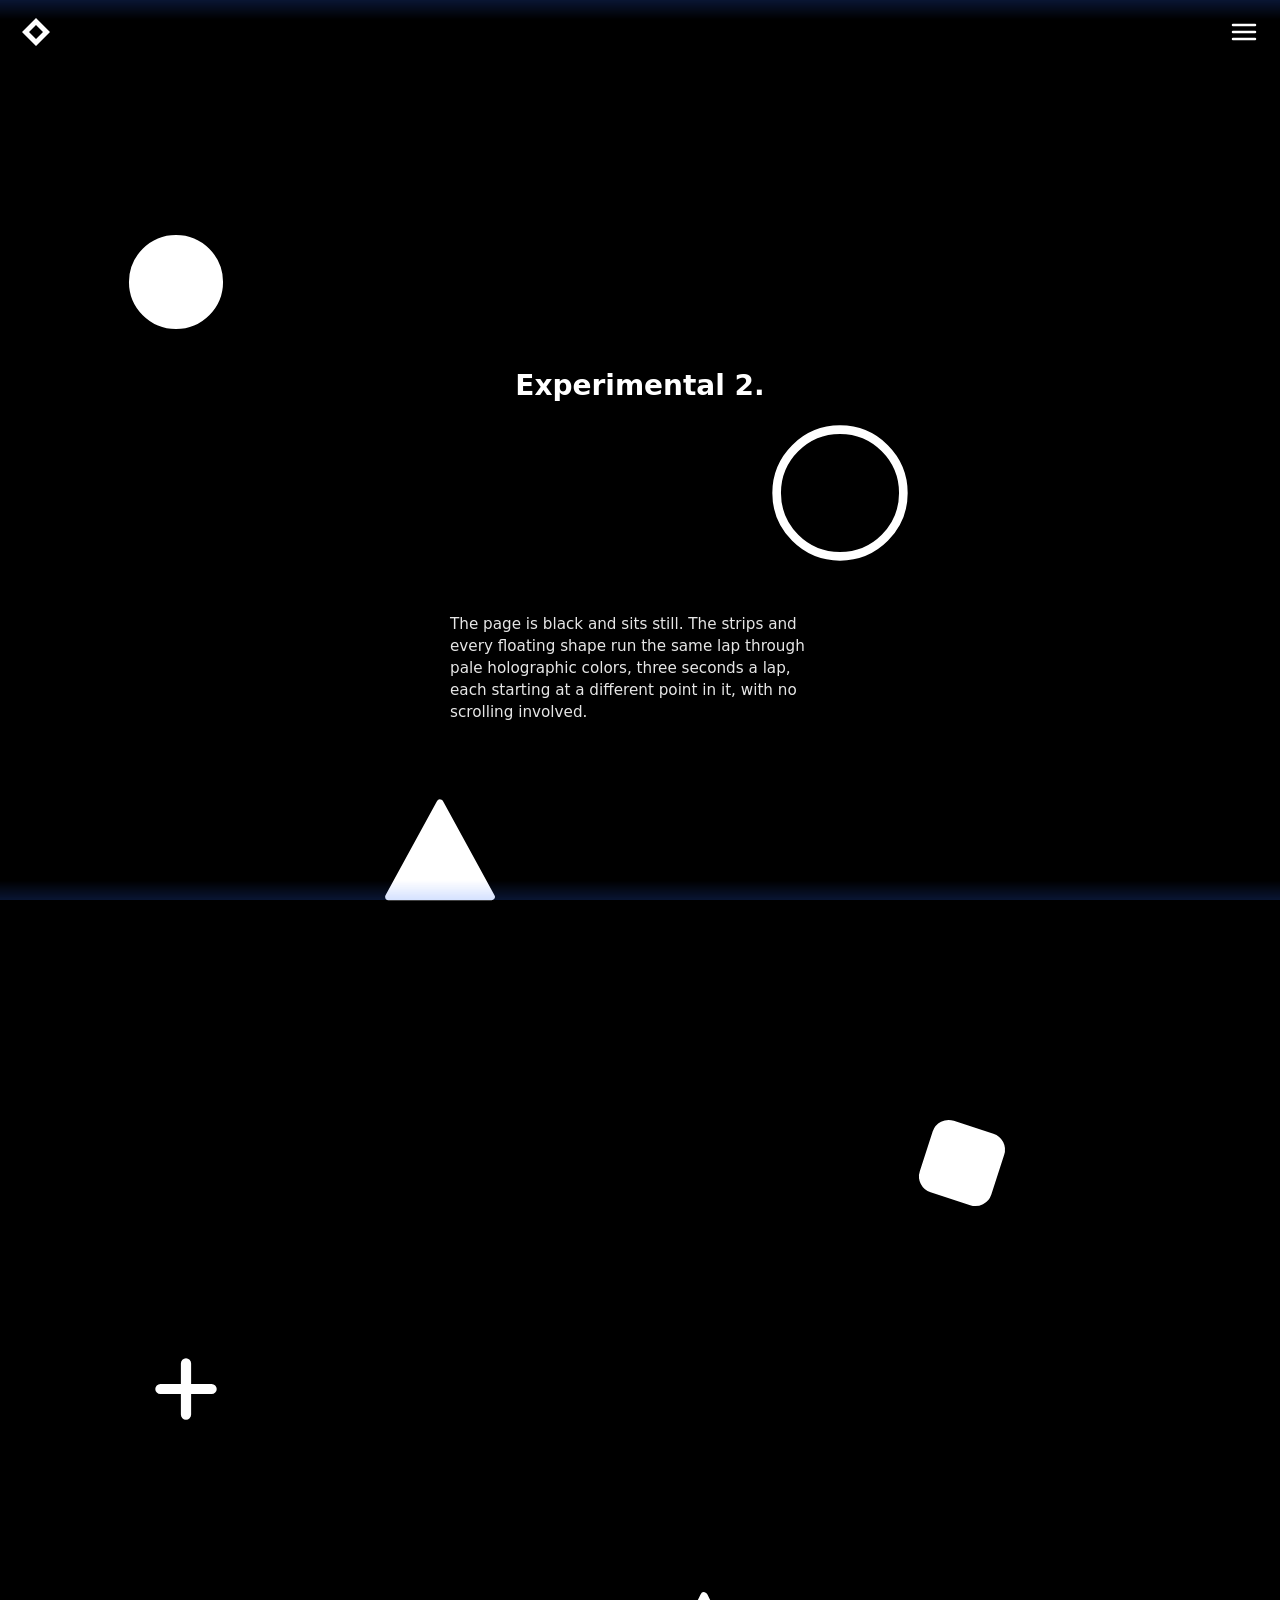
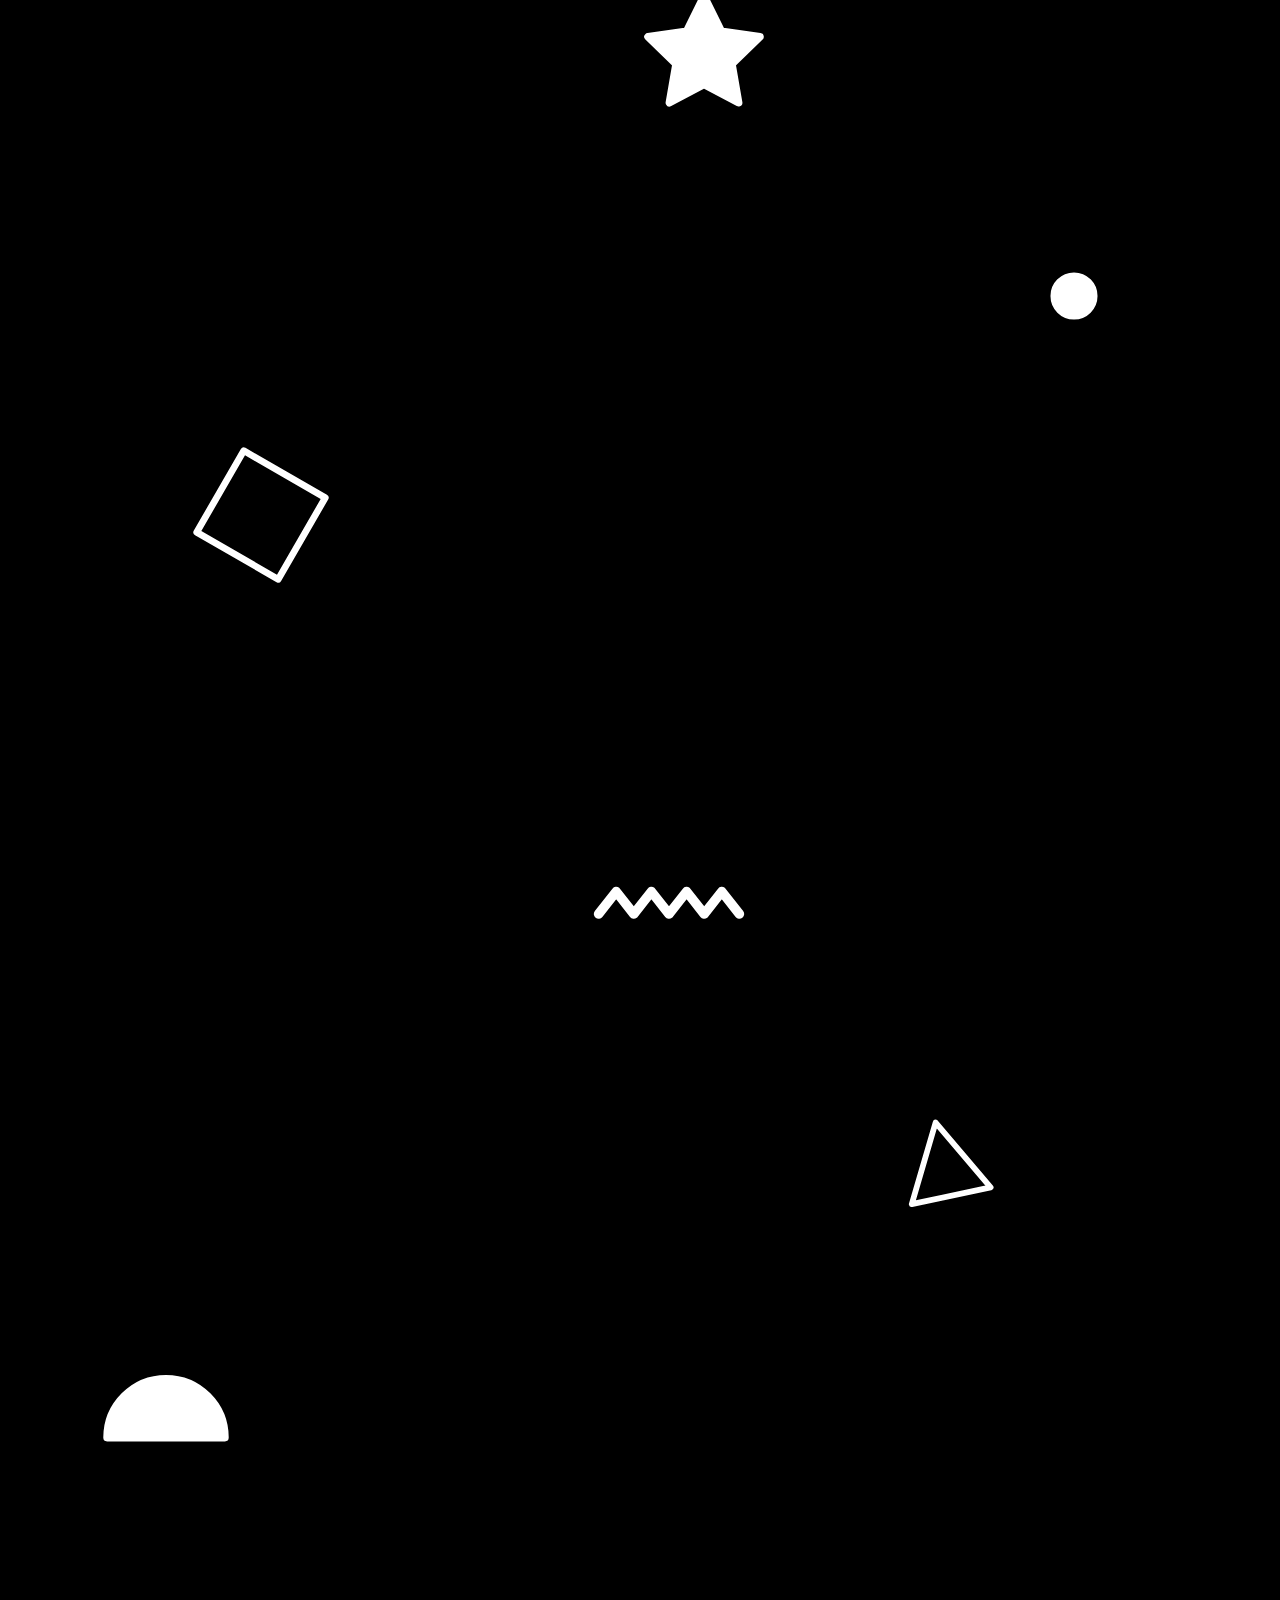
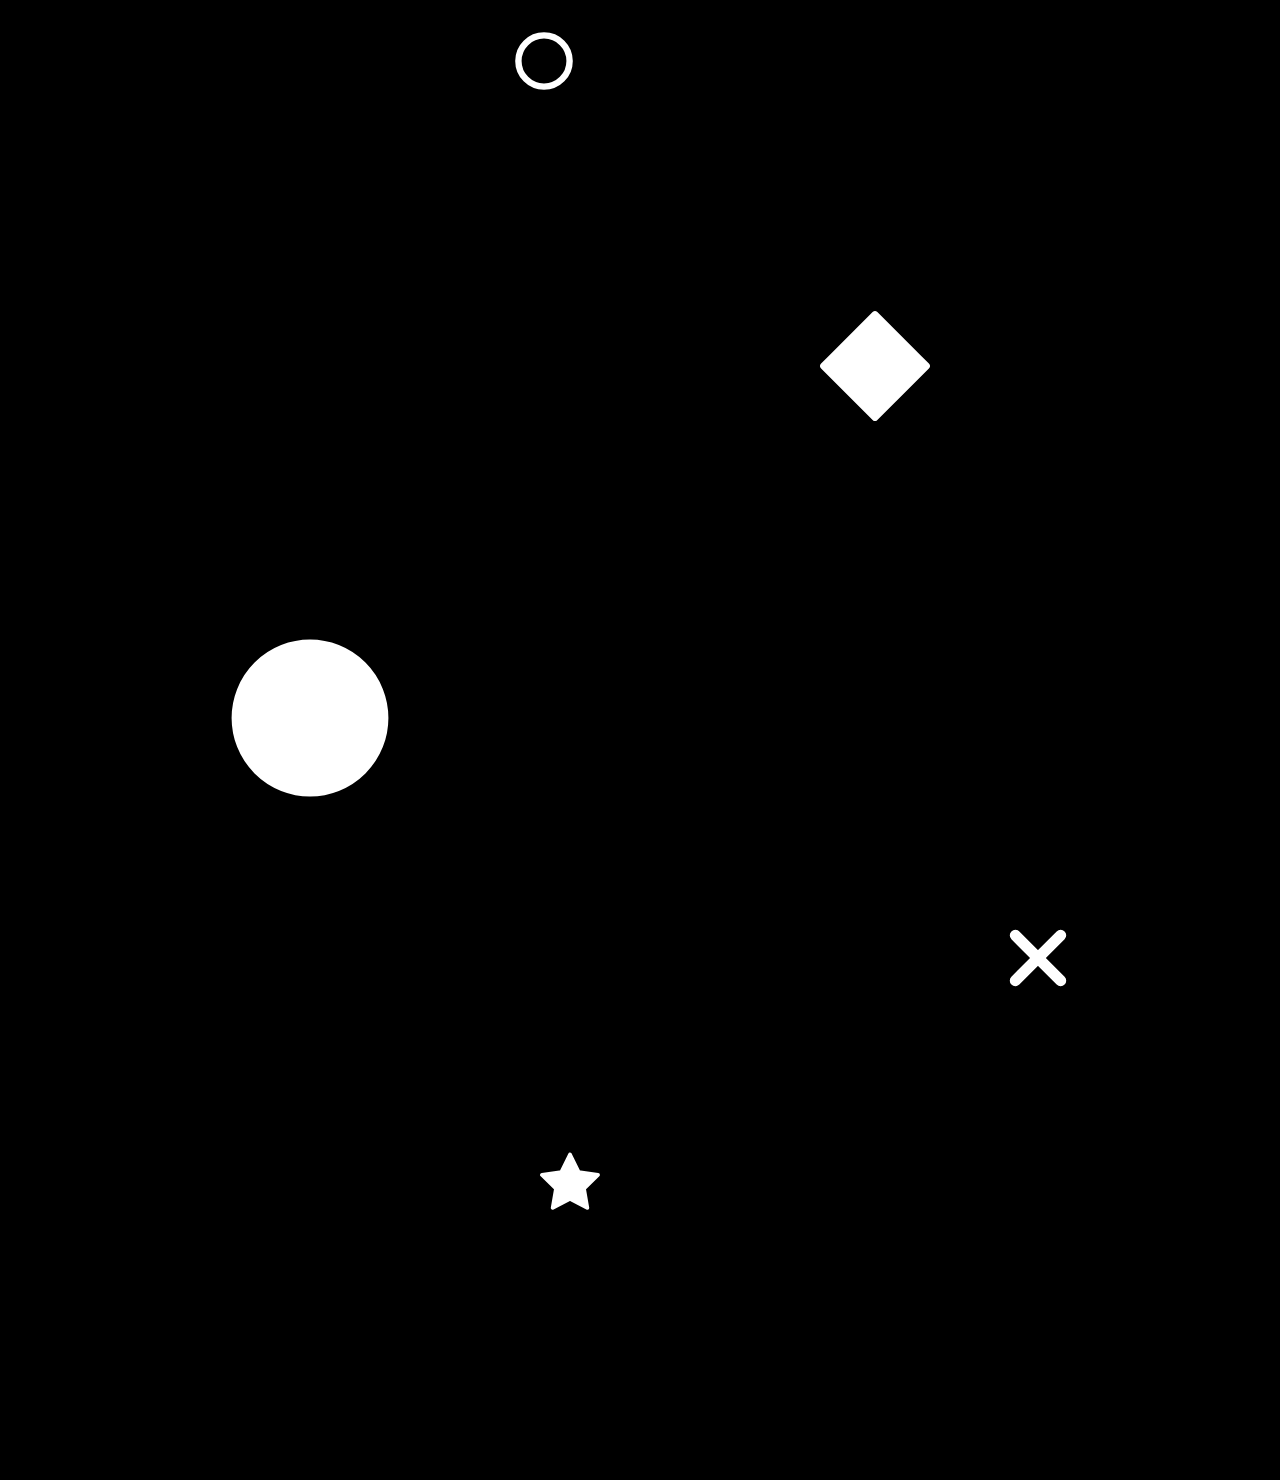
==== experimental-2.html @ 8fad7b36 "Experimental: taps land as fast as they come; Experimental 2: 20% strips off the phone touch-action:" ====
<!doctype html>
<html lang="en">
  <head>
    <meta charset="utf-8" />
    <!--
      A second experiment. The page is black and sits still. The strips and every floating shape run
      the same lap through pale holographic colors, each starting at a different point in it.
    -->
    <meta name="viewport" content="width=device-width, initial-scale=1" />
    <title>viewport-fit=cover demo: experimental 2</title>
    <link rel="stylesheet" href="styles.css?v=480f71e2" />
    <style>
      /* Black, and still: html's scroll-driven color is off. */
      html {
        background-color: #000;
        animation: none;
      }

      /*
       * One lap through pale holographic colors, pink, peach, lemon, mint, sky, lavender and round
       * again, 3 seconds a lap, on every device. The strips run it above the header, the bottom strip
       * half a lap behind the top, and every floating shape runs it on its fill and stroke, each shape
       * started at a different point in the lap by a negative delay. All of these colors are too light
       * for white text, so on desktop the strips take a darker version of the lap, below.
       */
      .edge {
        display: block;
        z-index: 2;
        animation: holo 3s linear infinite;
        animation-timeline: auto;
      }

      .edge-bottom {
        animation-delay: -1.5s;
      }

      .shape {
        animation: holo-shape 3s linear infinite;
      }

      .shape:nth-of-type(1) {
        animation-delay: -0s;
      }

      .shape:nth-of-type(2) {
        animation-delay: -0.1875s;
      }

      .shape:nth-of-type(3) {
        animation-delay: -0.375s;
      }

      .shape:nth-of-type(4) {
        animation-delay: -0.5625s;
      }

      .shape:nth-of-type(5) {
        animation-delay: -0.75s;
      }

      .shape:nth-of-type(6) {
        animation-delay: -0.9375s;
      }

      .shape:nth-of-type(7) {
        animation-delay: -1.125s;
      }

      .shape:nth-of-type(8) {
        animation-delay: -1.312s;
      }

      .shape:nth-of-type(9) {
        animation-delay: -1.5s;
      }

      .shape:nth-of-type(10) {
        animation-delay: -1.688s;
      }

      .shape:nth-of-type(11) {
        animation-delay: -1.875s;
      }

      .shape:nth-of-type(12) {
        animation-delay: -2.062s;
      }

      .shape:nth-of-type(13) {
        animation-delay: -2.25s;
      }

      .shape:nth-of-type(14) {
        animation-delay: -2.438s;
      }

      .shape:nth-of-type(15) {
        animation-delay: -2.625s;
      }

      .shape:nth-of-type(16) {
        animation-delay: -2.812s;
      }

      @keyframes holo {
        0.000% {
          background-color: #ffb3d9;
        }
        16.667% {
          background-color: #ffcdb3;
        }
        33.333% {
          background-color: #fff0b3;
        }
        50.000% {
          background-color: #c9ffd6;
        }
        66.667% {
          background-color: #b3e8ff;
        }
        83.333% {
          background-color: #d1b3ff;
        }
        100% {
          background-color: #ffb3d9;
        }
      }

      /*
       * Desktop only: the strips run a dark, saturated version of the same lap, each hue at the
       * greatest lightness that keeps white text at 4.5:1 or better, so the Mac's bar keeps its light
       * text for as long as it follows the strips. The shapes keep the pale colors.
       */
      @media (hover: hover) and (pointer: fine) {
        .edge {
          animation-name: holo-dark;
        }
      }

      /*
       * On the Mac and the iPad the bar is glass over the page, not a painted fill, so what shows is the
       * strip as painted: 10% of a color over black is black. Everything that is not a phone gets the
       * strips at 20% to test that.
       */
      @media not ((hover: none) and (max-width: 500px)), not ((hover: none) and (max-height: 500px)) {
        .edge {
          opacity: 0.2;
        }
      }

      @keyframes holo-dark {
        0.000% {
          background-color: #c31069;
        }
        16.667% {
          background-color: #a9470e;
        }
        33.333% {
          background-color: #736509;
        }
        50.000% {
          background-color: #09752d;
        }
        66.667% {
          background-color: #0d6b9b;
        }
        83.333% {
          background-color: #8031ee;
        }
        100% {
          background-color: #c31069;
        }
      }

      @keyframes holo-shape {
        0.000% {
          fill: #ffb3d9;
          stroke: #ffb3d9;
        }
        16.667% {
          fill: #ffcdb3;
          stroke: #ffcdb3;
        }
        33.333% {
          fill: #fff0b3;
          stroke: #fff0b3;
        }
        50.000% {
          fill: #c9ffd6;
          stroke: #c9ffd6;
        }
        66.667% {
          fill: #b3e8ff;
          stroke: #b3e8ff;
        }
        83.333% {
          fill: #d1b3ff;
          stroke: #d1b3ff;
        }
        100% {
          fill: #ffb3d9;
          stroke: #ffb3d9;
        }
      }
    </style>
  </head>
  <body>
    <div class="edge edge-top" aria-hidden="true"></div>
    <div class="edge edge-bottom" aria-hidden="true"></div>

    <header class="bar">
      <svg viewBox="0 0 32 32" role="img" aria-label="Demo">
        <path fill="#fff" d="M16 2 30 16 16 30 2 16Z M16 9 9 16l7 7 7-7Z" fill-rule="evenodd" />
      </svg>
      <button type="button" class="menu" aria-label="Menu" popovertarget="credits">
        <svg viewBox="0 0 32 32" aria-hidden="true">
          <path d="M5 9h22M5 16h22M5 23h22" stroke="#fff" stroke-width="2.5" stroke-linecap="round" />
        </svg>
      </button>
    </header>

    <div class="credits" id="credits" popover>
      <nav class="pages" aria-label="Demo pages">
        <a href="./">Viewport Cover</a>
        <a href="viewport-auto.html">Color Strip Hack</a>
        <a href="gradient.html">Variable Strips</a>
        <a href="experimental.html">Experimental</a>
        <a href="experimental-2.html" aria-current="page">Experimental 2</a>
      </nav>
      <p class="byline">Demo by <a href="https://mrtipton.com">mrtipton.com</a></p>
    </div>

    <div class="anchor">
      <div class="hex">
        <svg viewBox="0 0 100 100" aria-hidden="true">
          <path d="M50 3 90.7 26.5v47L50 97 9.3 73.5v-47Z" />
        </svg>
        <h1>Experimental 2.</h1>
      </div>
      <p>
        The page is black and sits still. The strips and every floating shape run the same lap through
        pale holographic colors, three seconds a lap, each starting at a different point in it, with no
        scrolling involved.
      </p>
    </div>

    <main class="field">
      <svg class="shape" style="--x: 10%; --y: 5%; --s: 6rem" viewBox="0 0 100 100" aria-hidden="true">
        <circle cx="50" cy="50" r="46" />
      </svg>
      <svg class="shape" style="--x: 60%; --y: 9%; --s: 9rem" viewBox="0 0 100 100" aria-hidden="true">
        <circle class="line" cx="50" cy="50" r="44" />
      </svg>
      <svg class="shape" style="--x: 30%; --y: 17%; --s: 7rem" viewBox="0 0 100 100" aria-hidden="true">
        <path d="M50 6 96 90H4Z" />
      </svg>
      <svg class="shape" style="--x: 72%; --y: 24%; --s: 5rem; --r: 18deg" viewBox="0 0 100 100" aria-hidden="true">
        <rect x="6" y="6" width="88" height="88" rx="18" />
      </svg>
      <svg class="shape" style="--x: 12%; --y: 29%; --s: 4rem" viewBox="0 0 100 100" aria-hidden="true">
        <path class="line" d="M50 10v80M10 50h80" stroke-width="16" />
      </svg>
      <svg class="shape" style="--x: 50%; --y: 34%; --s: 8rem" viewBox="0 0 100 100" aria-hidden="true">
        <path d="M50 4l13.5 27.4 30.2 4.4-21.9 21.3 5.2 30.1L50 73 23 87.2l5.2-30.1L6.3 35.8l30.2-4.4Z" />
      </svg>
      <svg class="shape" style="--x: 82%; --y: 40%; --s: 3rem" viewBox="0 0 100 100" aria-hidden="true">
        <circle cx="50" cy="50" r="46" />
      </svg>
      <svg class="shape" style="--x: 16%; --y: 44%; --s: 7rem; --r: 30deg" viewBox="0 0 100 100" aria-hidden="true">
        <rect class="line" x="8" y="8" width="84" height="84" />
      </svg>
      <svg class="shape" style="--x: 46%; --y: 52%; --s: 10rem" viewBox="0 0 100 100" aria-hidden="true">
        <path class="line" d="M6 50l11-14 11 14 11-14 11 14 11-14 11 14 11-14 11 14" />
      </svg>
      <svg class="shape" style="--x: 70%; --y: 58%; --s: 6rem; --r: -12deg" viewBox="0 0 100 100" aria-hidden="true">
        <path class="line" d="M50 8 92 86H8Z" />
      </svg>
      <svg class="shape" style="--x: 8%; --y: 63%; --s: 8rem" viewBox="0 0 100 100" aria-hidden="true">
        <path d="M4 70a46 46 0 0 1 92 0Z" />
      </svg>
      <svg class="shape" style="--x: 40%; --y: 69%; --s: 4rem" viewBox="0 0 100 100" aria-hidden="true">
        <circle class="line" cx="50" cy="50" r="40" stroke-width="10" />
      </svg>
      <svg class="shape" style="--x: 64%; --y: 75%; --s: 7rem" viewBox="0 0 100 100" aria-hidden="true">
        <path d="M50 4 96 50 50 96 4 50Z" />
      </svg>
      <svg class="shape" style="--x: 18%; --y: 82%; --s: 10rem" viewBox="0 0 100 100" aria-hidden="true">
        <circle cx="50" cy="50" r="46" />
      </svg>
      <svg class="shape" style="--x: 78%; --y: 88%; --s: 5rem; --r: 45deg" viewBox="0 0 100 100" aria-hidden="true">
        <path class="line" d="M50 10v80M10 50h80" stroke-width="14" />
      </svg>
      <svg class="shape" style="--x: 42%; --y: 93%; --s: 4rem" viewBox="0 0 100 100" aria-hidden="true">
        <path d="M50 4l13.5 27.4 30.2 4.4-21.9 21.3 5.2 30.1L50 73 23 87.2l5.2-30.1L6.3 35.8l30.2-4.4Z" />
      </svg>
    </main>

  </body>
</html>
---- styles.css ----
/* Shared by the pages of the demo. Each page sets its own background on html. */

:root {
  --day-top: #2f6bff;
  --day-bottom: #ff8ac2;
  --night-top: #120a2a;
  --night-bottom: #2b1550;
}

*,
*::before,
*::after {
  box-sizing: border-box;
}

/*
 * The solid color is what Safari shows where it needs one color: the strip behind the status
 * bar, and past either end of the page. One color can't match both ends, so it follows the
 * scroll from the sky's blue at the top to the night at the bottom. Where scroll timelines
 * aren't supported, it stays blue.
 */
@supports (animation-timeline: scroll()) {
  html {
    animation: page-color linear both;
    animation-timeline: scroll(root);
  }
}

@keyframes page-color {
  from {
    background-color: var(--day-top);
  }
  to {
    background-color: var(--night-bottom);
  }
}

/*
 * Two faint strips, one per screen edge, for the pages without viewport-fit=cover. Safari reads a
 * fixed element touching an edge for its bars, and reads it again whenever it repaints, so the
 * strips animate their background-color on the scroll: by default the page's own color, from the
 * shared keyframes; a page can declare keyframes of its own. Safari reads the color value, not the
 * pixels: opacity 0.1 is the floor, and a mask can fade the inner edge. Measured on an iPhone, in
 * Safari and in X's in-app browser: Safari reads a strip of 12px, X needs 20px, and X does not
 * read a box that starts past the screen's edge, which is why the soft edge is a mask and not a
 * blur.
 *
 * What Safari reads is whatever is topmost at the center of the edge. The header covers that point
 * at the top, and a header with no color makes Safari fall back to html's background color for the
 * top bar. On a solid page that is the strip's color anyway; on the gradient page it is not. So on
 * phones the strips sit above the header. On the Mac and the iPad there are no strips at all:
 * both read a fixed edge's color only until the first scroll or tap, then hold it, so a strip they
 * can see would lock the tab tint to the first color, while html's color they follow.
 */
.edge {
  display: none;
  position: fixed;
  left: 0;
  right: 0;
  pointer-events: none;
  background-color: var(--day-top);
  opacity: 0.1;
}

.edge-top {
  top: 0;
  height: 20px;
  mask-image: linear-gradient(to bottom, #000, transparent);
}

.edge-bottom {
  bottom: 0;
  height: 20px;
  mask-image: linear-gradient(to top, #000, transparent);
}

@supports (animation-timeline: scroll()) {
  .edge {
    animation: page-color linear both;
    animation-timeline: scroll(root);
  }
}

/*
 * The strips exist on phones only: touch, and a shorter side under 500px in either orientation.
 * The iPad is a touch device too, but WebKit files it with the Mac: both read a fixed edge once and
 * hold it, and the iPad also paints a fill behind its bar in that first color, so a strip they can
 * see only locks or tints the bar. Without strips they follow html's color.
 */
@media (hover: none) and (max-width: 500px), (hover: none) and (max-height: 500px) {
  .edge {
    display: block;
    z-index: 2;
  }
}

body {
  margin: 0;
  font-family: system-ui, -apple-system, sans-serif;
  color: #fff;
}

/* Pinned, and clear of the notch and the rounded corners: viewport-fit=cover makes these insets real. */
.bar {
  position: fixed;
  top: 0;
  left: 0;
  right: 0;
  z-index: 1;
  display: flex;
  align-items: center;
  justify-content: space-between;
  padding: max(1rem, env(safe-area-inset-top)) max(1.25rem, env(safe-area-inset-right)) 1rem
    max(1.25rem, env(safe-area-inset-left));
}

.bar svg {
  display: block;
  width: 2rem;
  height: 2rem;
}

.menu {
  padding: 0;
  border: 0;
  background: none;
  color: inherit;
  cursor: pointer;
}

/*
 * The credits panel: a popover the menu button opens and closes with no script. Tapping
 * outside it or pressing Escape closes it too. It springs out of the button's corner, and
 * @starting-style gives it a state to animate in from.
 */
.credits {
  position: fixed;
  inset: auto;
  top: calc(max(1rem, env(safe-area-inset-top)) + 2.75rem);
  right: max(1.25rem, env(safe-area-inset-right));
  margin: 0;
  padding: 1.1rem 1.4rem;
  border: 0;
  border-radius: 1.25rem;
  background: #000;
  color: #fff;
  font-size: 1rem;
  box-shadow: 0 1rem 2.5rem rgb(0 0 0 / 0.35);
  transform-origin: top right;
  /* The closed state, which it also leaves to. */
  opacity: 0;
  scale: 0.6;
  translate: 0.5rem -0.75rem;
  transition:
    opacity 0.18s ease,
    scale 0.42s cubic-bezier(0.2, 1.35, 0.4, 1),
    translate 0.42s cubic-bezier(0.2, 1.35, 0.4, 1),
    display 0.42s allow-discrete,
    overlay 0.42s allow-discrete;
}

.credits:popover-open {
  opacity: 1;
  scale: 1;
  translate: 0 0;
}

@starting-style {
  .credits:popover-open {
    opacity: 0;
    scale: 0.6;
    translate: 0.5rem -0.75rem;
  }
}

/*
 * A popover brings a ::backdrop: a transparent layer pinned over the whole screen. That makes it
 * a fixed element touching every edge, which Safari turns into solid bars. The panel needs no
 * backdrop, so it doesn't get one.
 */
.credits::backdrop {
  display: none;
}

.credits a {
  color: inherit;
}

/* The pages of the demo, above the byline. The current one is at full strength. */
.pages {
  display: grid;
  gap: 0.65rem;
  margin-bottom: 1.25rem;
}

.pages a {
  font-size: 1.125rem;
  text-decoration: none;
  opacity: 0.6;
}

.pages a:hover,
.pages a[aria-current='page'] {
  opacity: 1;
}

.byline {
  margin: 0;
  opacity: 0.8;
}

.byline a {
  text-underline-offset: 0.2em;
}

@media (prefers-reduced-motion: reduce) {
  .credits {
    transition: none;
  }
}

.visually-hidden {
  position: absolute;
  width: 1px;
  height: 1px;
  overflow: hidden;
  clip-path: inset(50%);
  white-space: nowrap;
}

/*
 * One large shape pinned to the centre of the screen while the white shapes scroll over it. It
 * is fixed but clear of the screen's edges, so it shouldn't change Safari's bars. A page can put a
 * heading inside it and a short note beneath it; the shape and the note centre as one.
 */
.anchor {
  position: fixed;
  top: 50%;
  left: 50%;
  display: flex;
  flex-direction: column;
  gap: 20px;
  width: min(80vw, 26rem);
  translate: -50% -50%;
  pointer-events: none;
}

.hex {
  display: grid;
}

.hex svg {
  grid-area: 1 / 1;
  display: block;
  width: 100%;
  height: auto;
  fill: #000;
  opacity: 0.5;
}

/* The heading sits in the middle of the shape. The shape's opacity makes it paint late, so the heading is positioned to paint after it. */
.hex h1 {
  grid-area: 1 / 1;
  position: relative;
  place-self: center;
  margin: 0;
  text-align: center;
  font-size: clamp(1.25rem, 5vw, 1.75rem);
  font-weight: 600;
}

/* The note: centred under the shape, never wider than 380px. */
.anchor p {
  align-self: center;
  width: 100%;
  max-width: 380px;
  margin: 0;
  font-size: 0.95rem;
  line-height: 1.45;
  color: rgb(255 255 255 / 0.9);
  text-wrap: pretty;
}

.anchor code {
  font: inherit;
  font-weight: 600;
}

/*
 * The scroll: white shapes scattered down a tall field. Its height is in lvh, the same unit as the
 * gradient's first stop, so the strips' keyframes, which place that stop as a share of the scroll,
 * hold on a phone where the small and large viewports differ by the toolbar.
 */
.field {
  position: relative;
  height: 520lvh;
  overflow-x: clip;
}

.shape {
  position: absolute;
  left: var(--x);
  top: var(--y);
  width: var(--s);
  height: var(--s);
  rotate: var(--r, 0deg);
  fill: #fff;
  stroke: #fff;
  stroke-width: 6;
  stroke-linecap: round;
  stroke-linejoin: round;
}

.shape .line {
  fill: none;
}
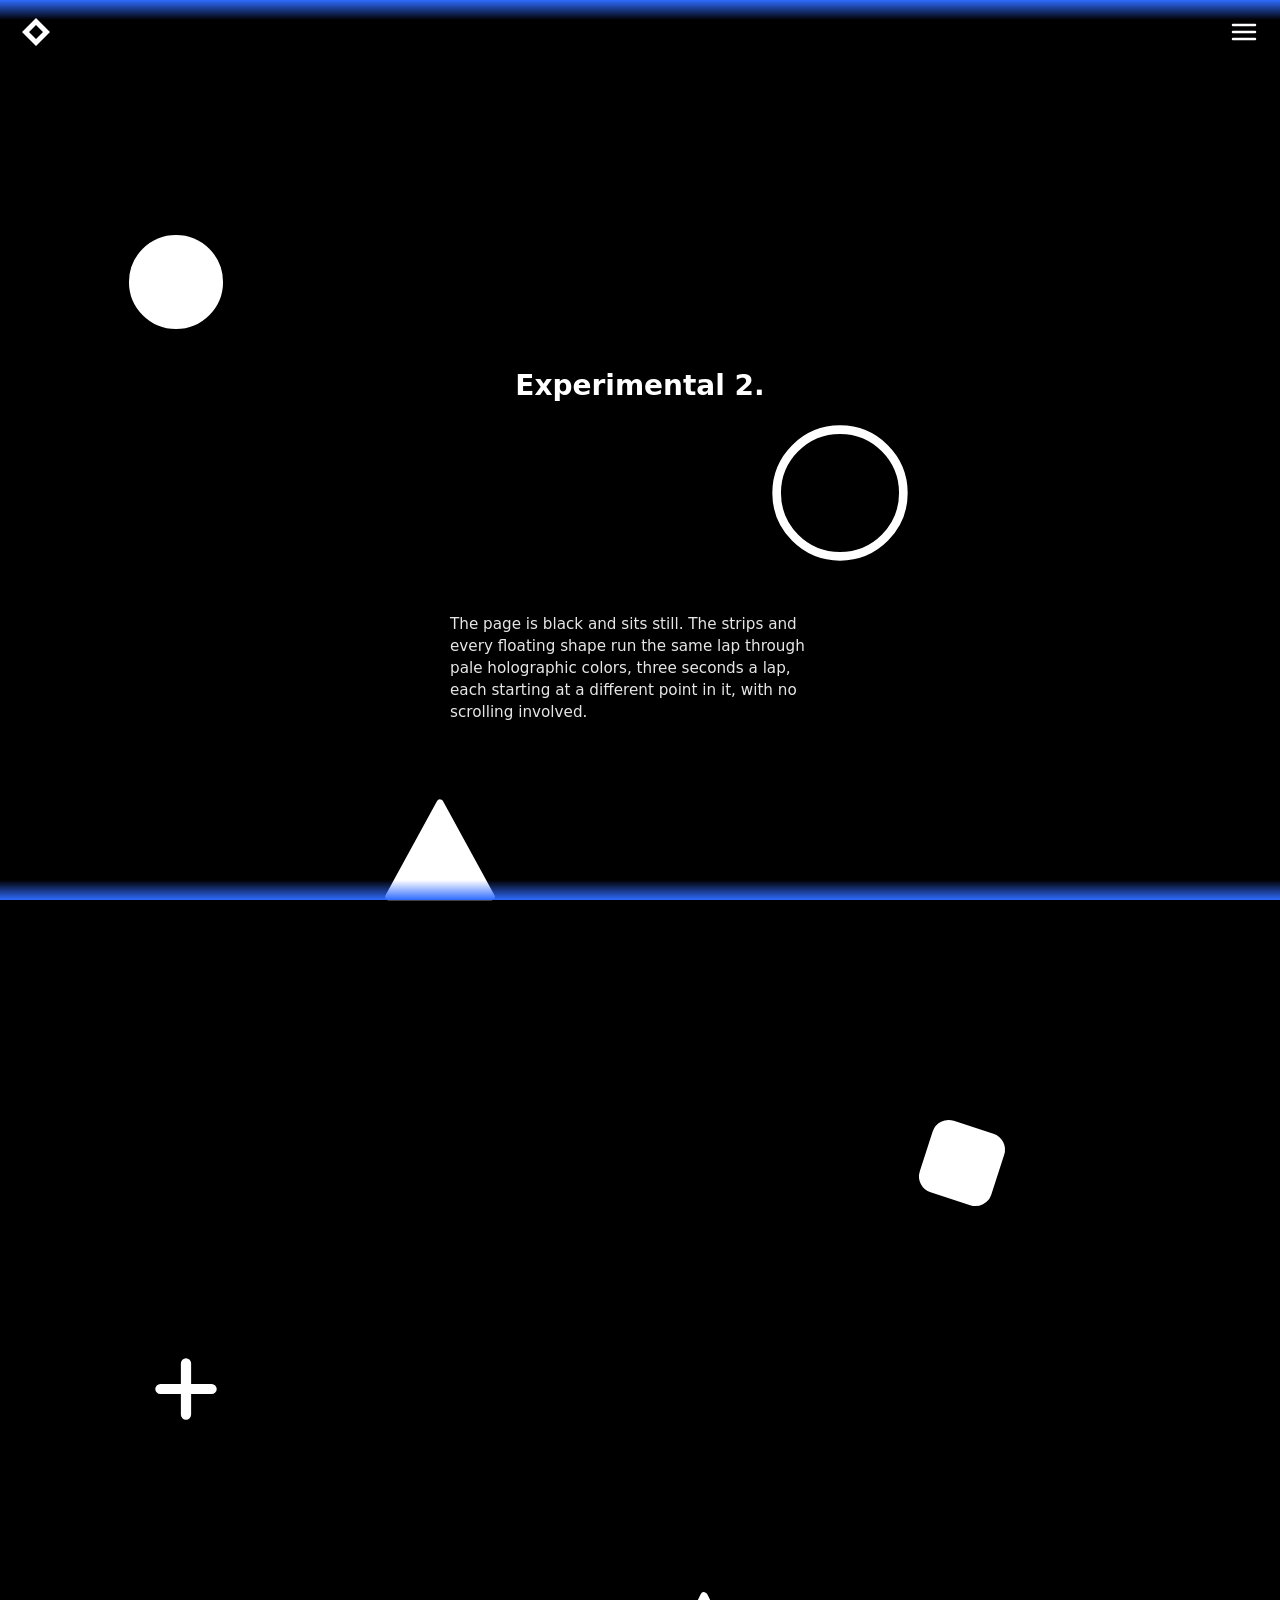
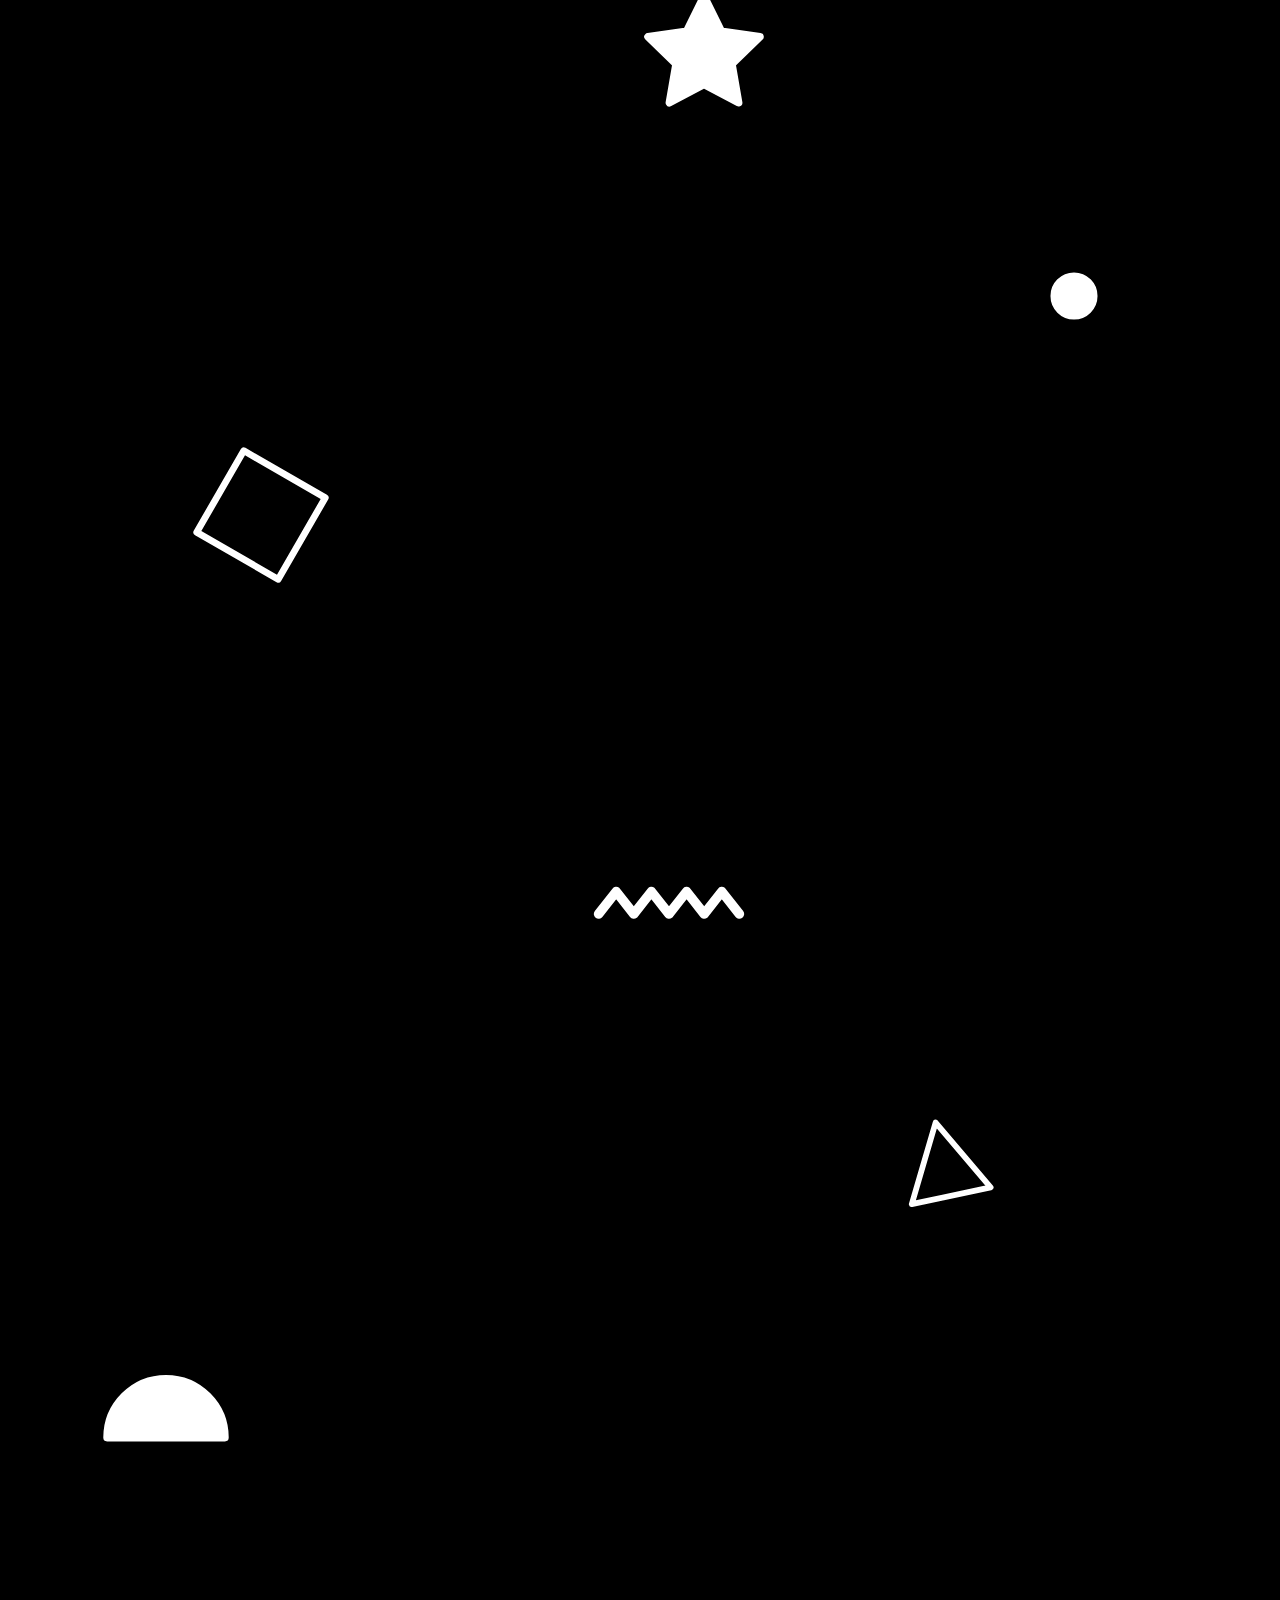
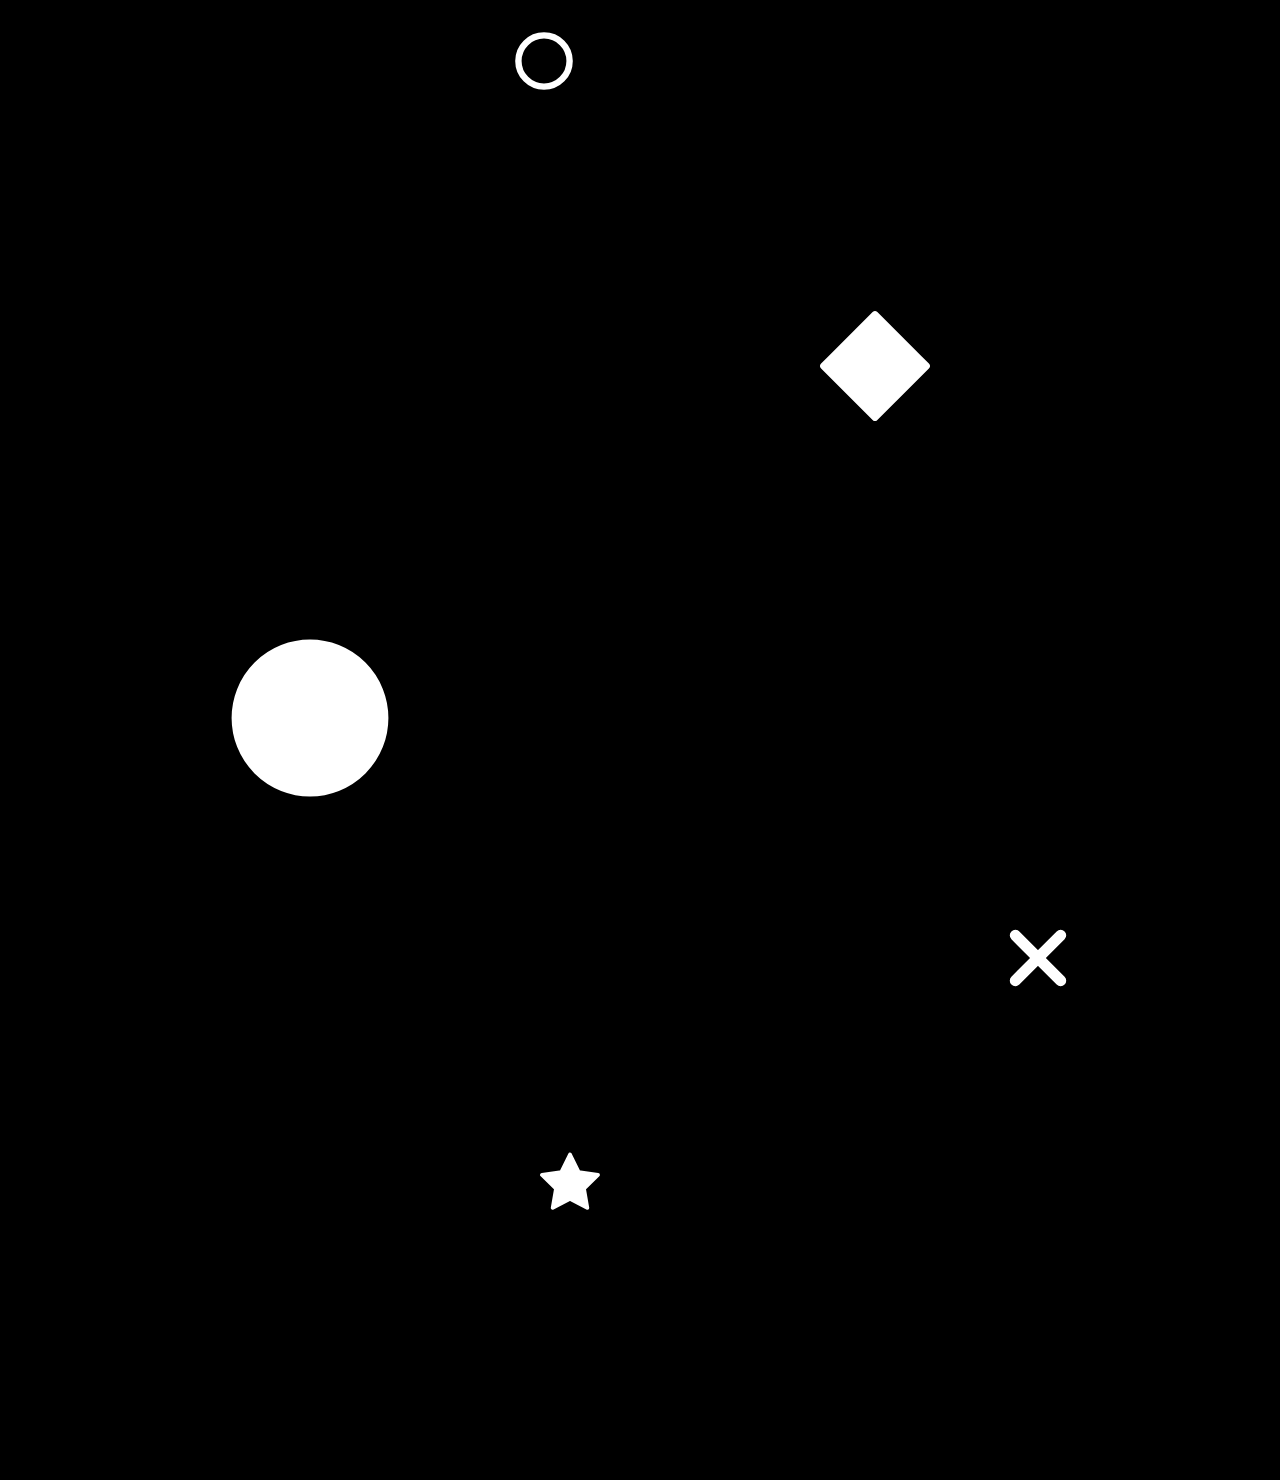
==== commit 5c03969f: "Experimental: newest flash on top; Experimental 2: full-opacity strips off the phone The flash count" ====
--- a/experimental-2.html
+++ b/experimental-2.html
@@ -138,13 +138,13 @@
       }
 
       /*
-       * On the Mac and the iPad the bar is glass over the page, not a painted fill, so what shows is the
-       * strip as painted: 10% of a color over black is black. Everything that is not a phone gets the
-       * strips at 20% to test that.
+       * On the Mac and the iPad the bar may be glass over the page rather than a painted fill, in which
+       * case what shows is the strip as painted, and a faint color over black is black. Everything that
+       * is not a phone gets the strips at full opacity to test that; 20% made no difference.
        */
-      @media not ((hover: none) and (max-width: 500px)), not ((hover: none) and (max-height: 500px)) {
+      @media not ((hover: none) and ((max-width: 500px) or (max-height: 500px))) {
         .edge {
-          opacity: 0.2;
+          opacity: 1;
         }
       }
 
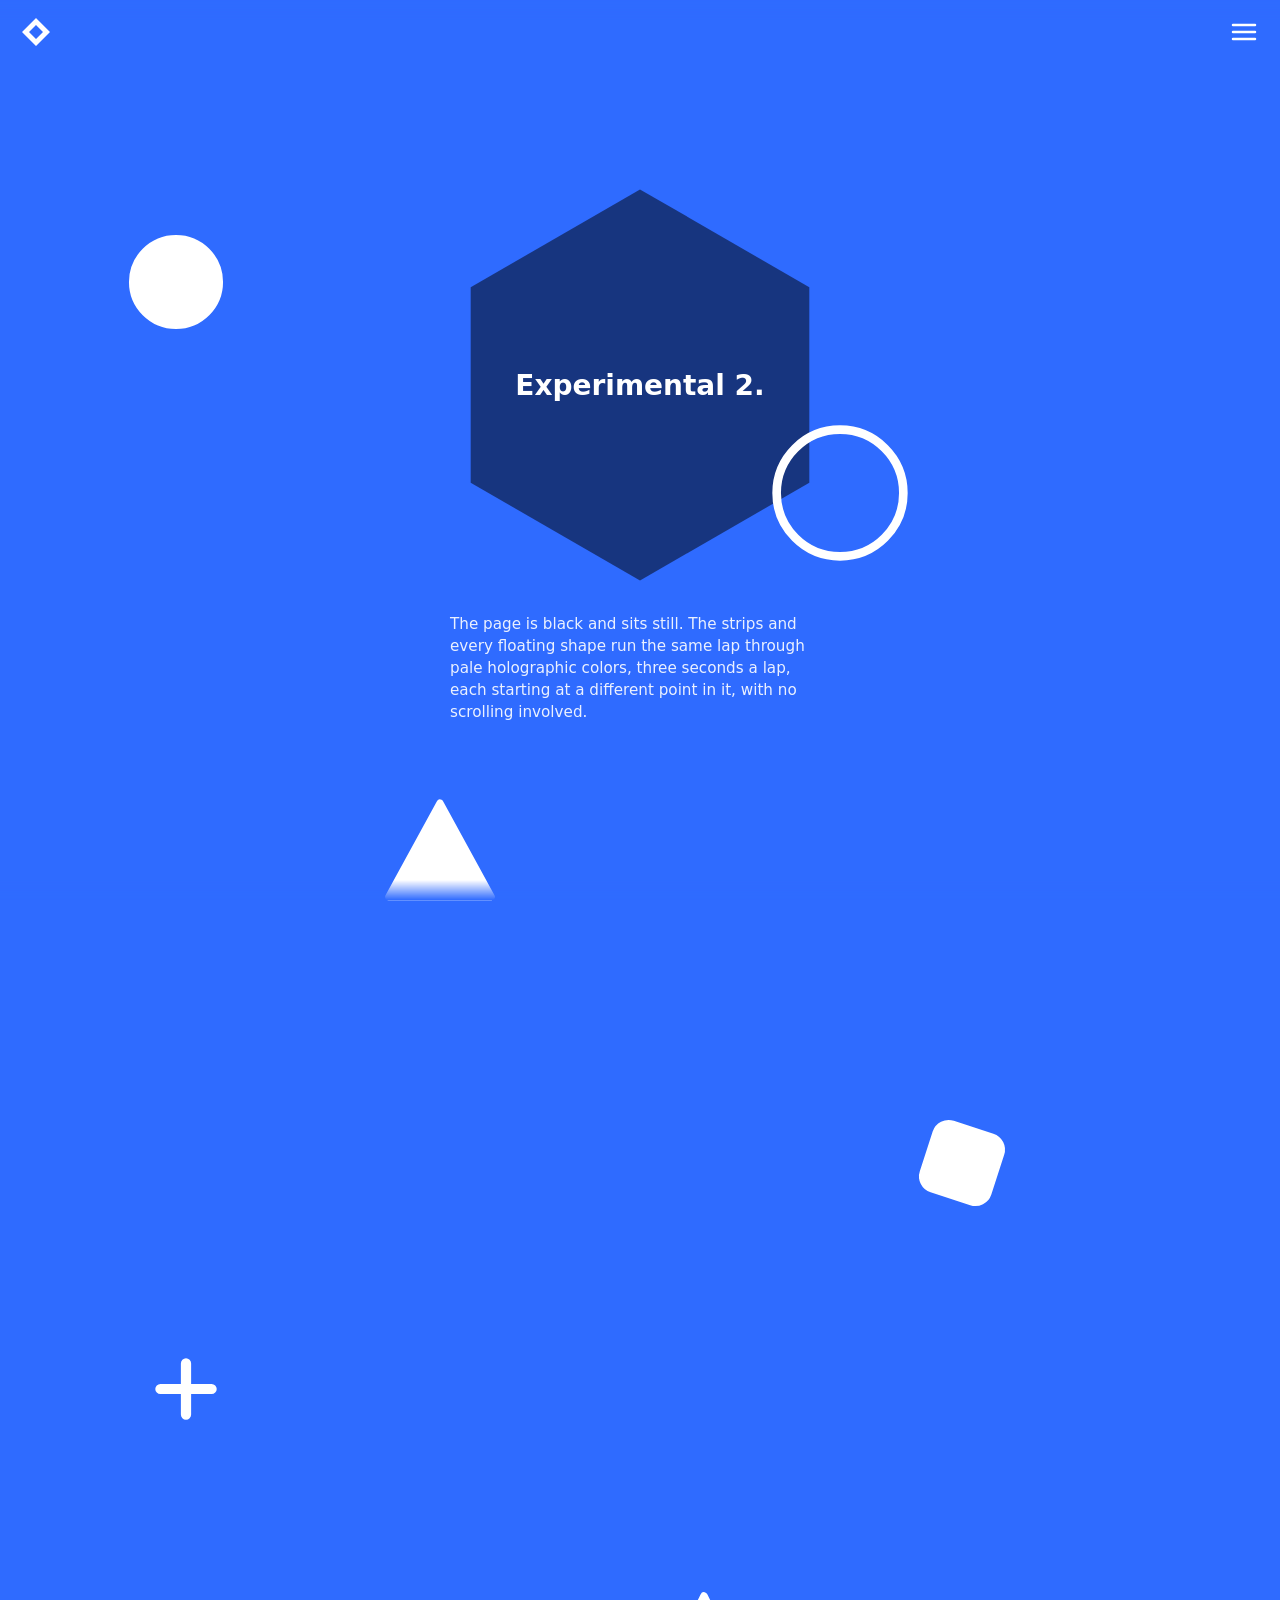
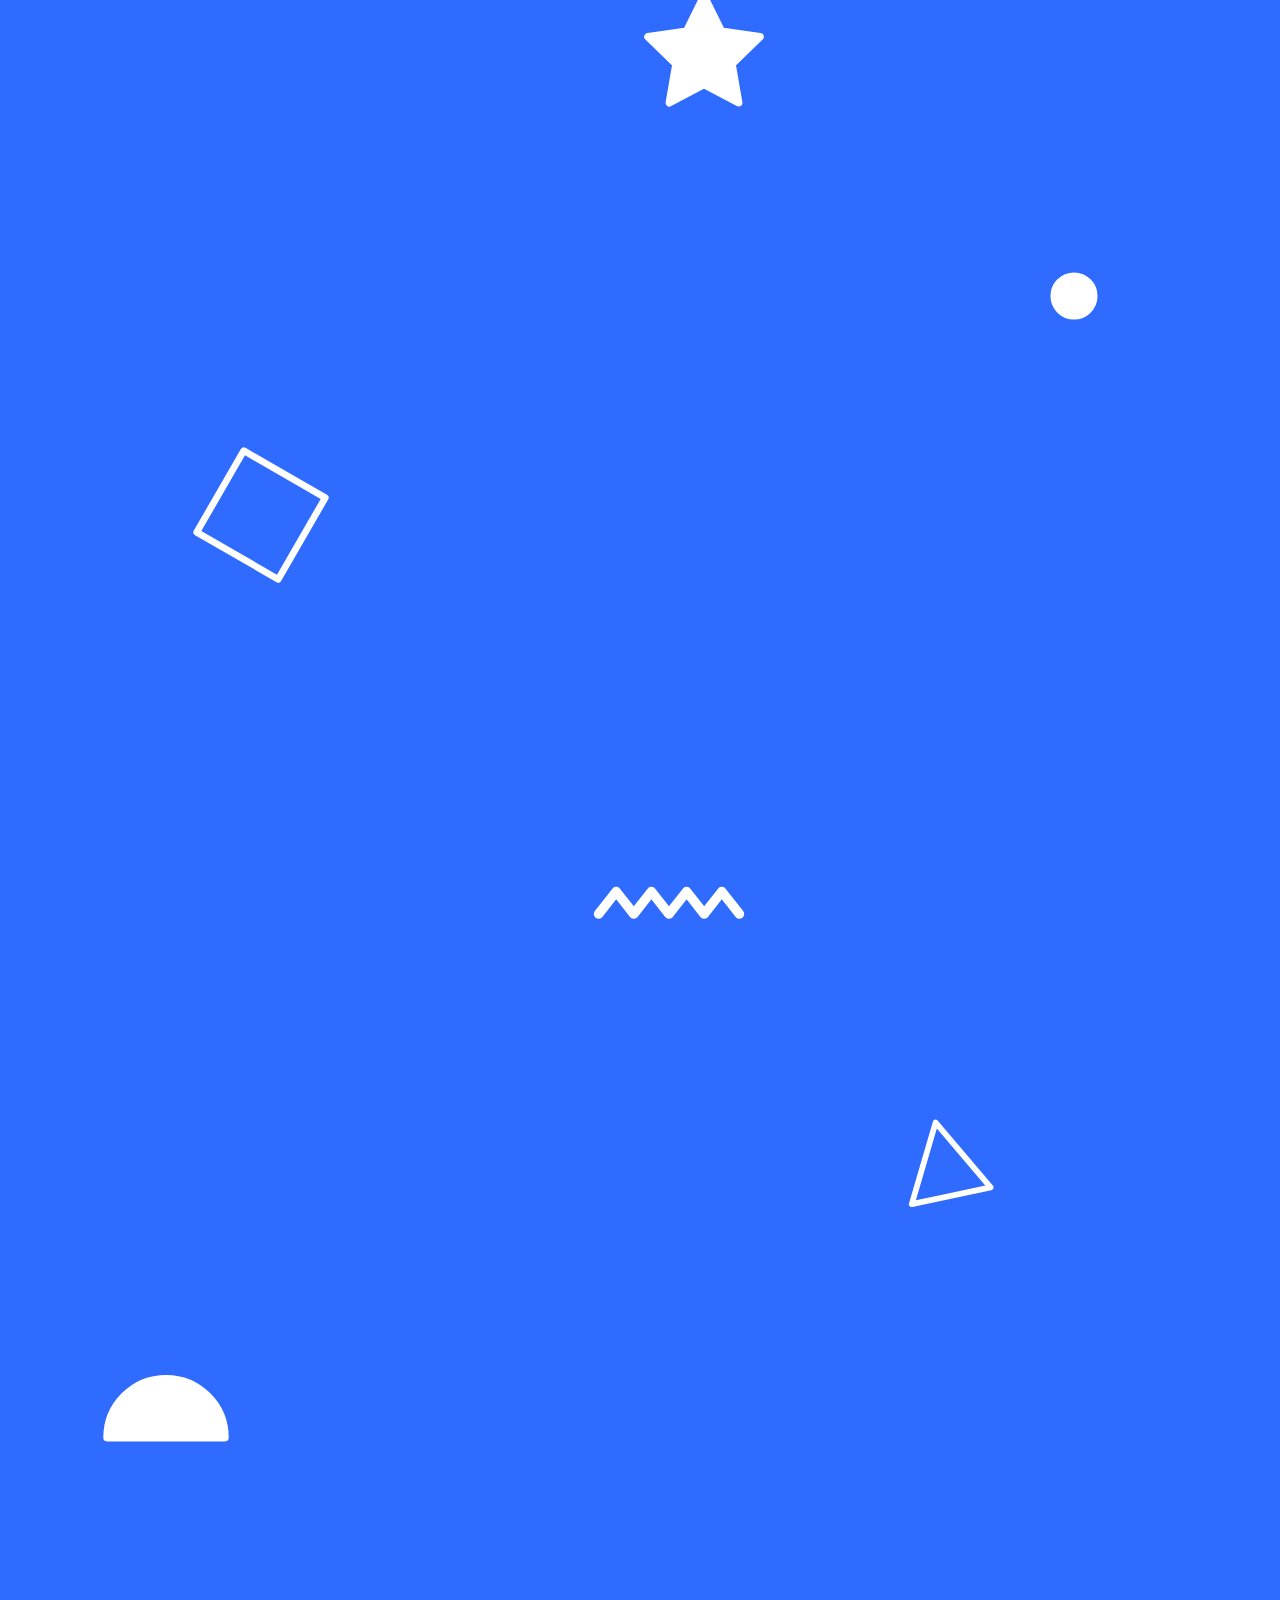
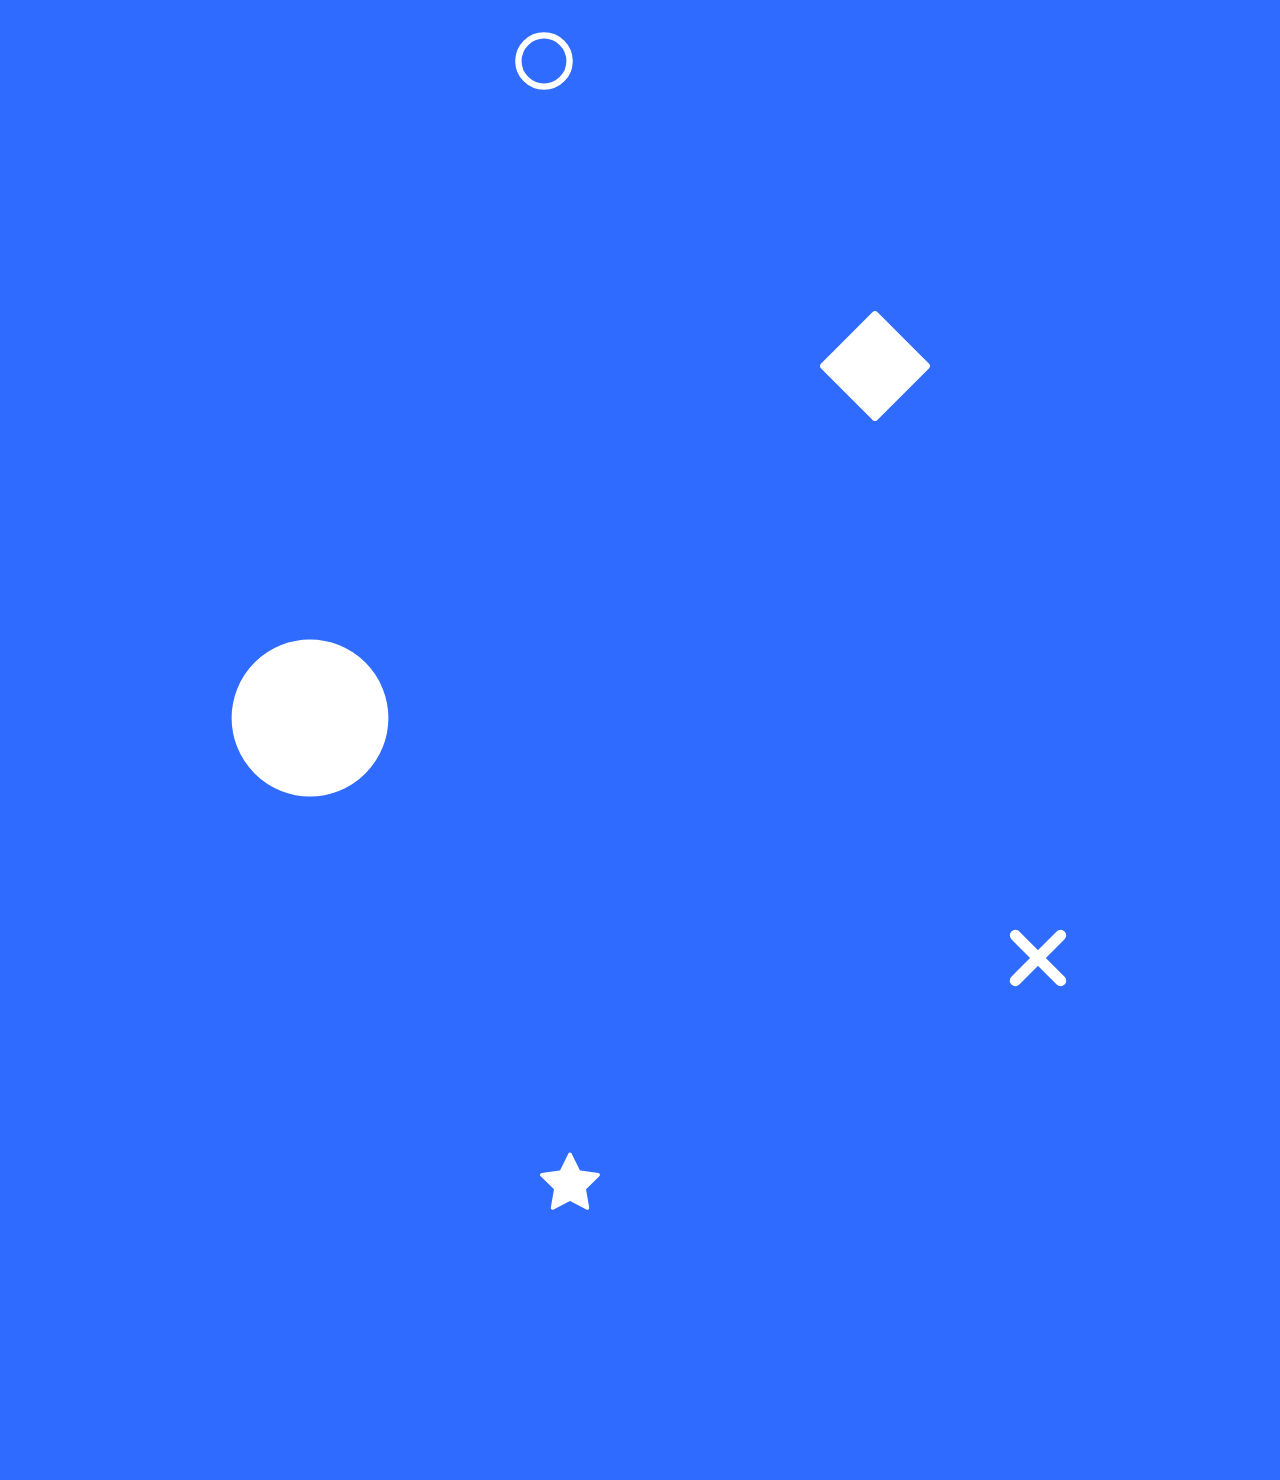
==== commit 9da18ae0: "Test: Experimental 2 on the blue page" ====
--- a/experimental-2.html
+++ b/experimental-2.html
@@ -12,7 +12,8 @@
     <style>
       /* Black, and still: html's scroll-driven color is off. */
       html {
-        background-color: #000;
+        /* Test: the blue instead of black, to see whether the black page is what keeps the iPad's bar dark. */
+        background-color: var(--day-top);
         animation: none;
       }
 
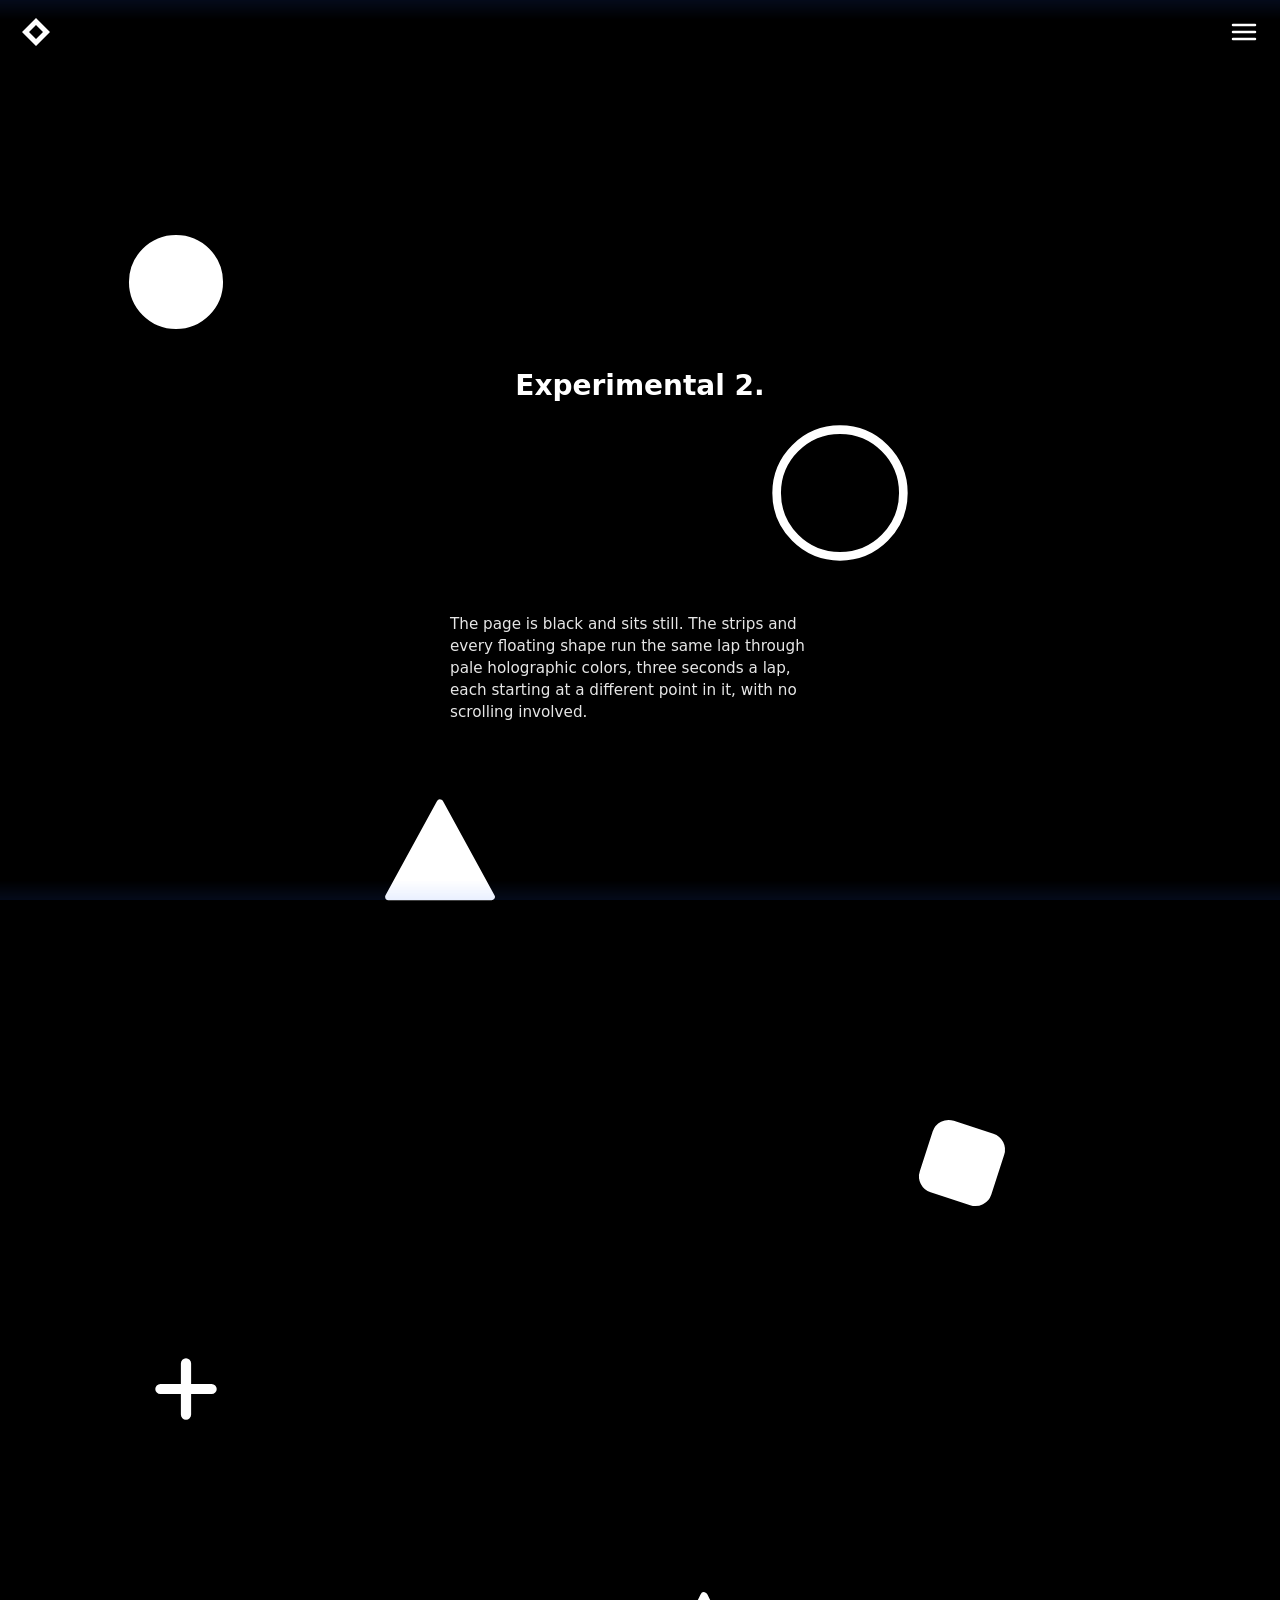
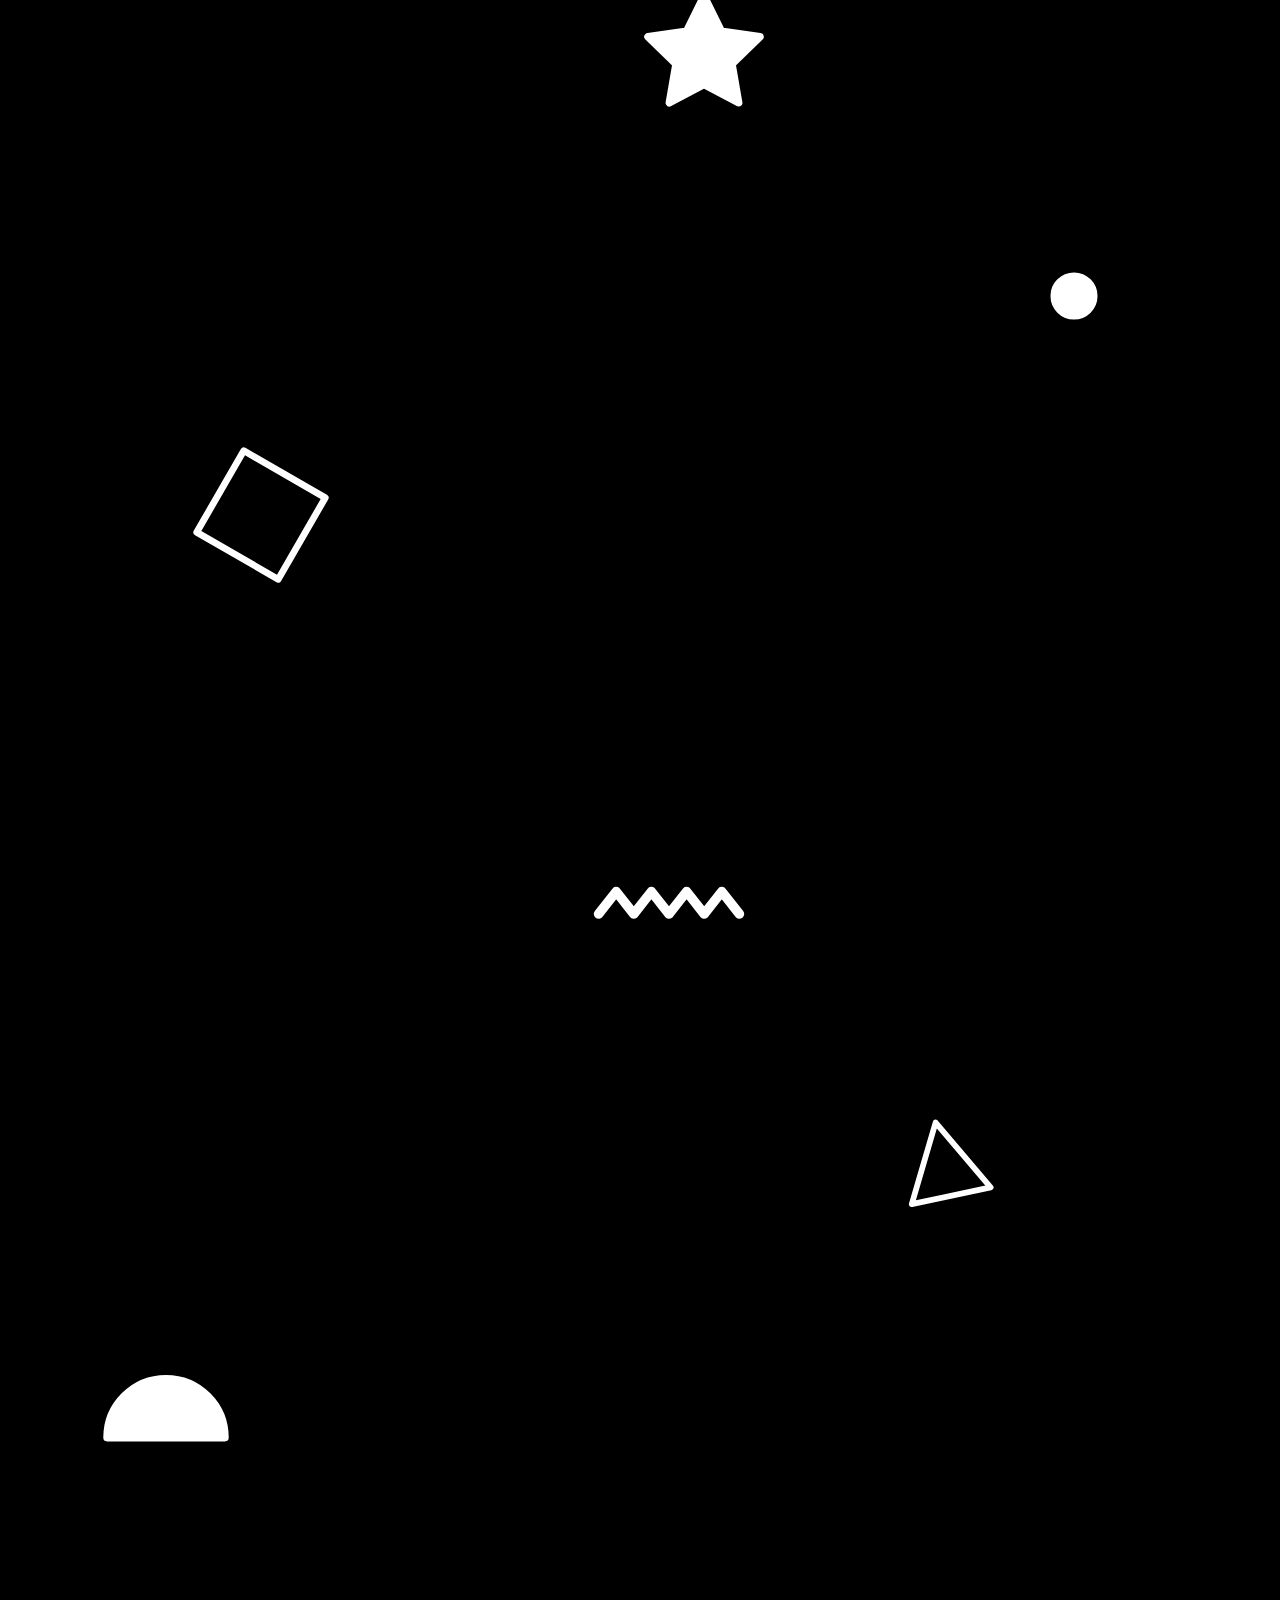
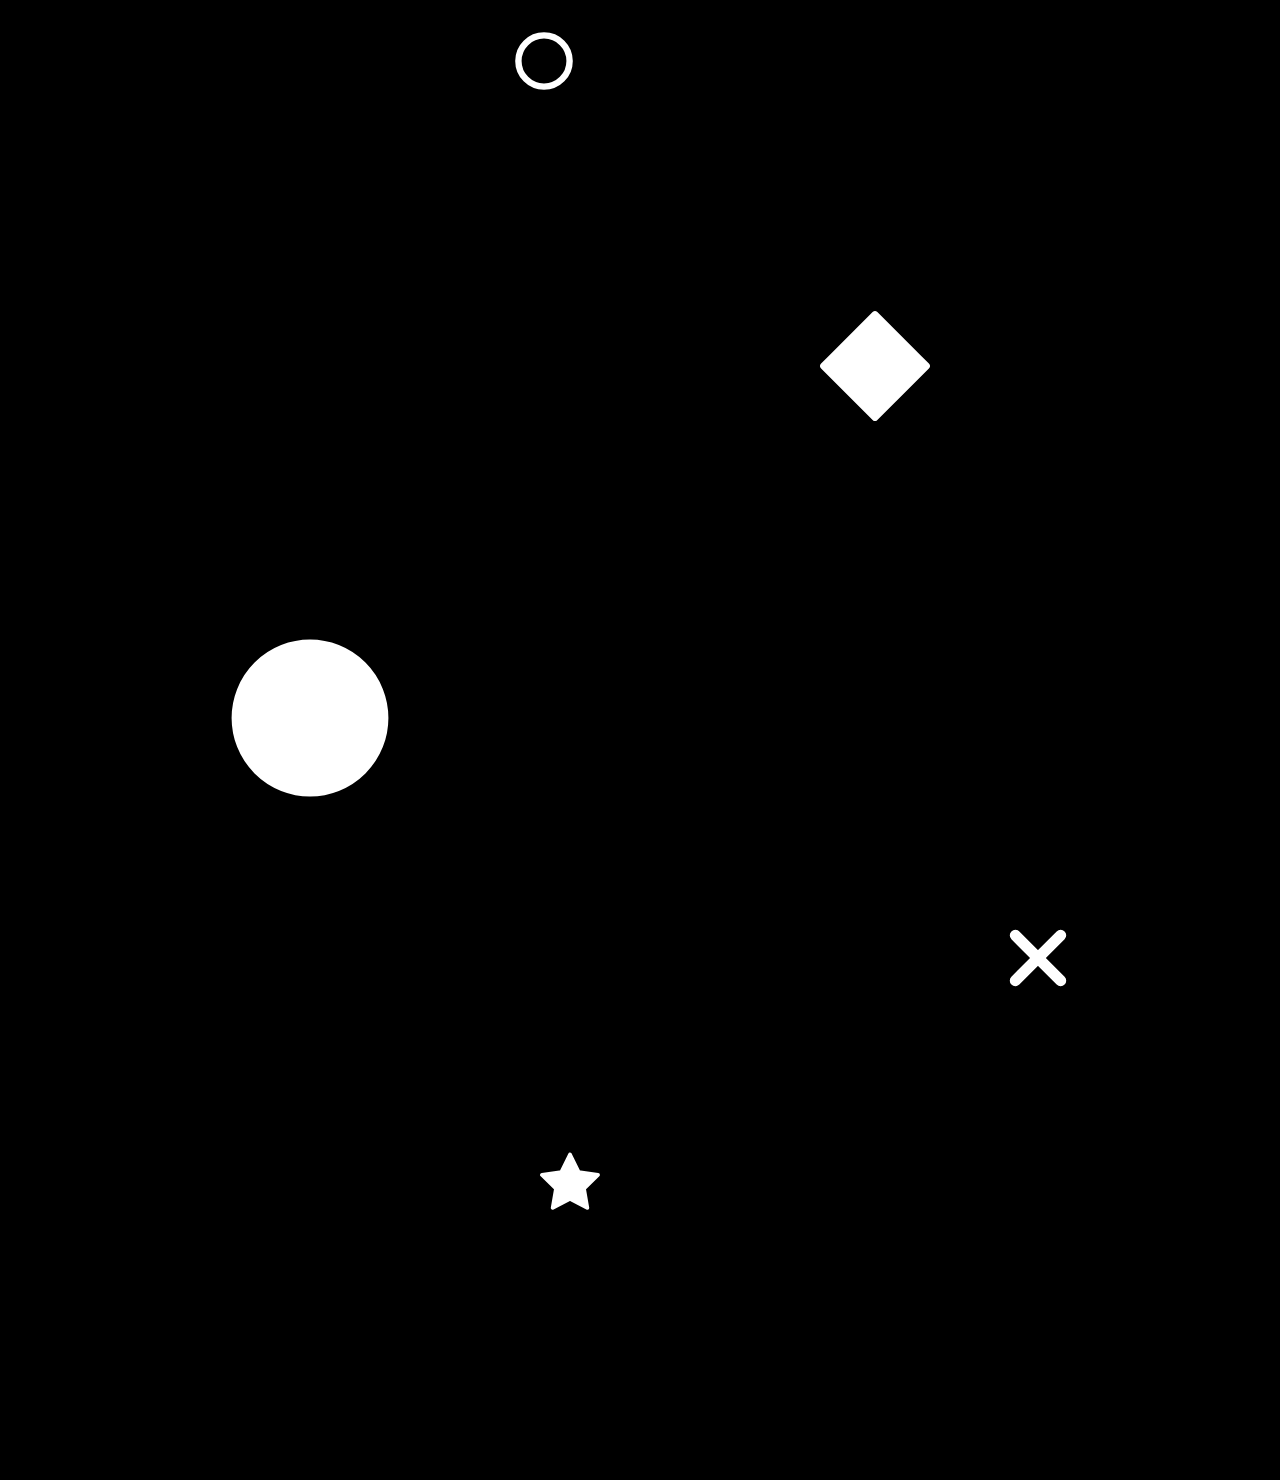
==== commit 4d7b1c57: "Experimental 2 back to black, pale strips, dark on desktop The opacity and colour tests were run aga" ====
--- a/experimental-2.html
+++ b/experimental-2.html
@@ -12,8 +12,7 @@
     <style>
       /* Black, and still: html's scroll-driven color is off. */
       html {
-        /* Test: the blue instead of black, to see whether the black page is what keeps the iPad's bar dark. */
-        background-color: var(--day-top);
+        background-color: #000;
         animation: none;
       }
 
@@ -135,17 +134,6 @@
       @media (hover: hover) and (pointer: fine) {
         .edge {
           animation-name: holo-dark;
-        }
-      }
-
-      /*
-       * On the Mac and the iPad the bar may be glass over the page rather than a painted fill, in which
-       * case what shows is the strip as painted, and a faint color over black is black. Everything that
-       * is not a phone gets the strips at full opacity to test that; 20% made no difference.
-       */
-      @media not ((hover: none) and ((max-width: 500px) or (max-height: 500px))) {
-        .edge {
-          opacity: 1;
         }
       }
 
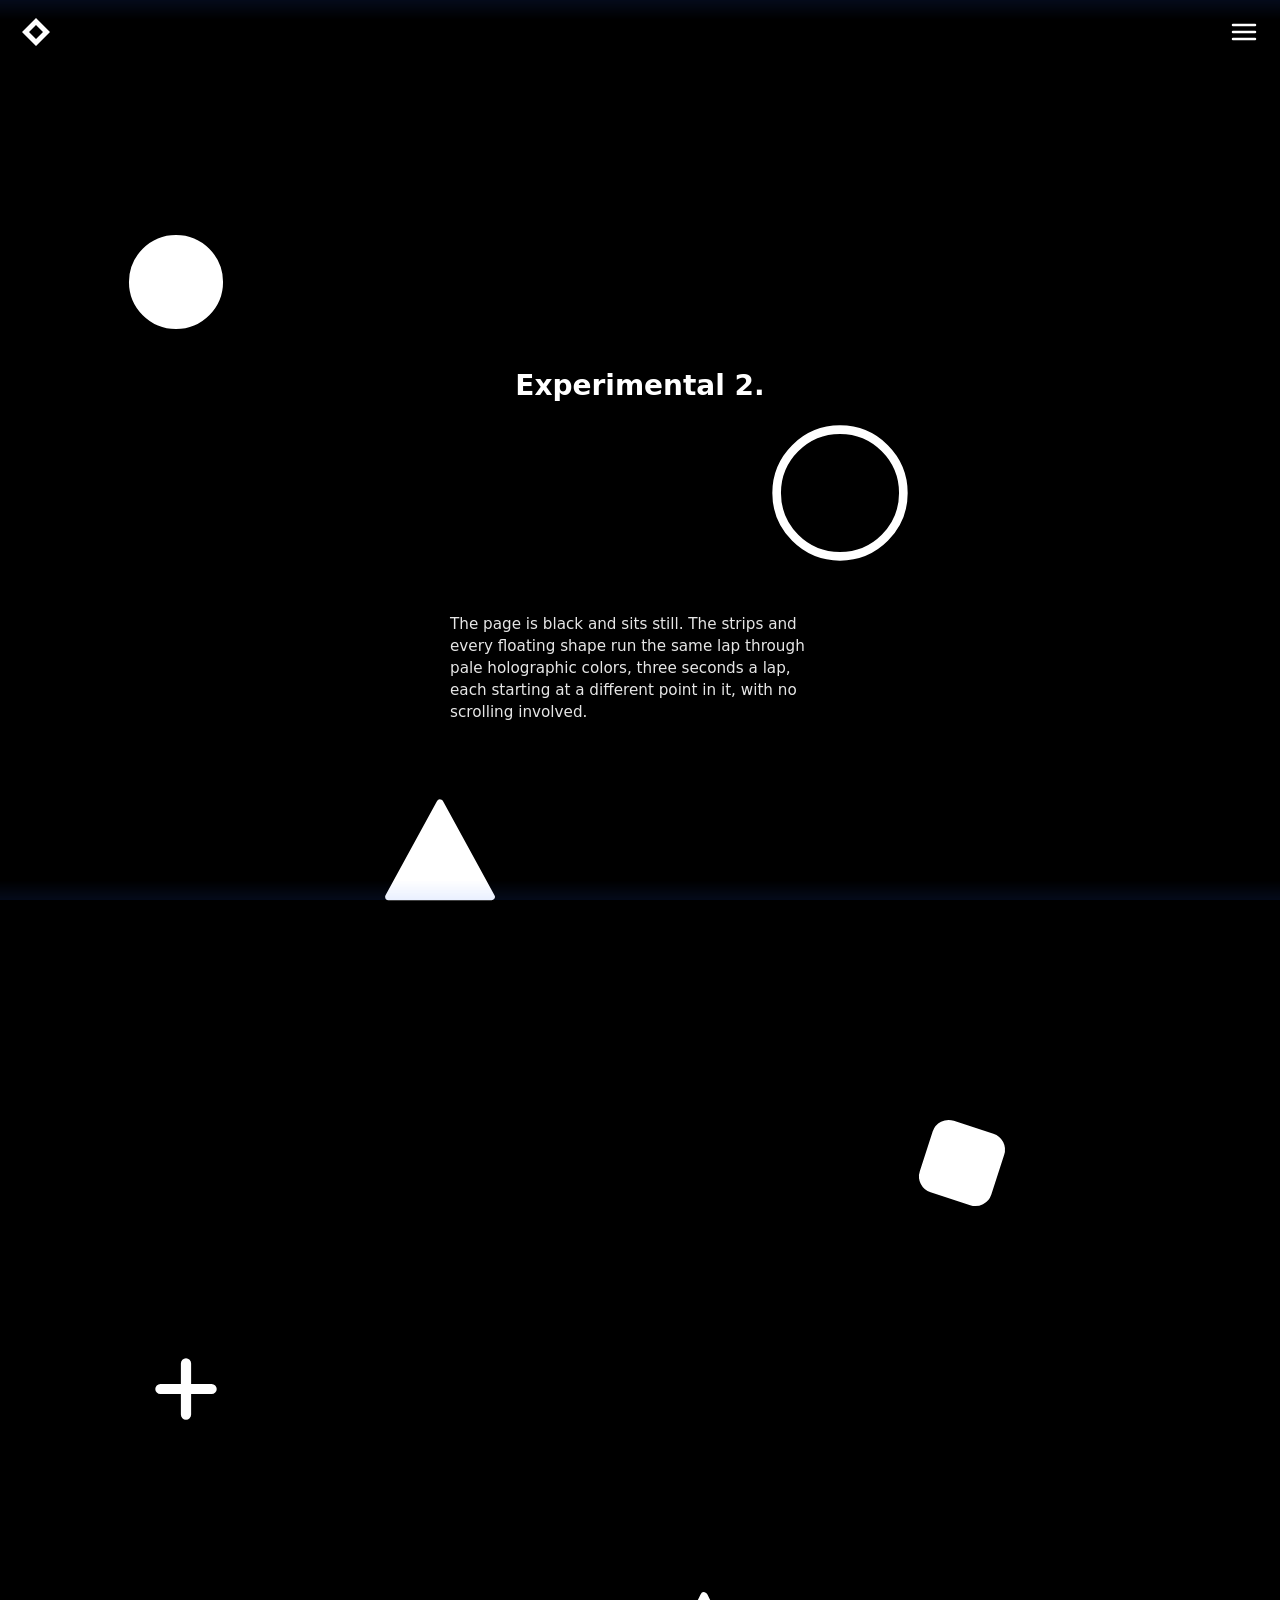
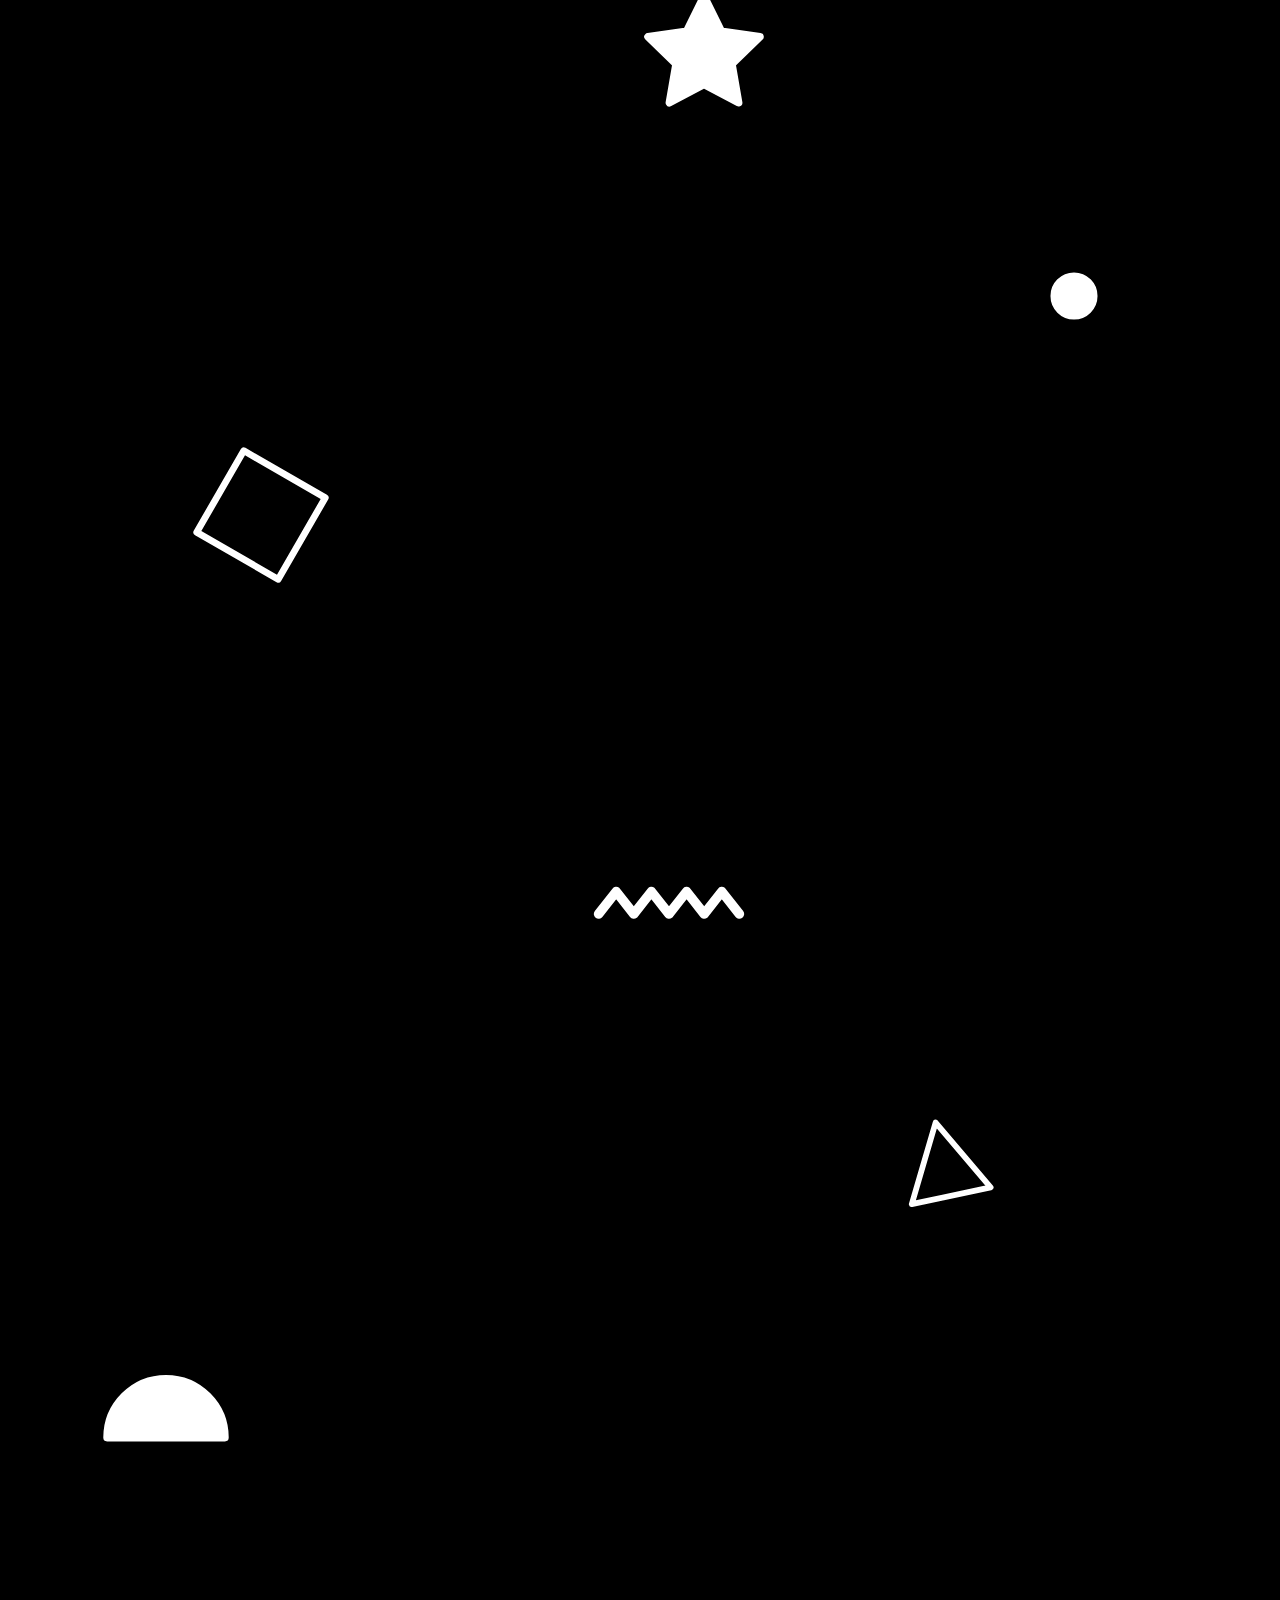
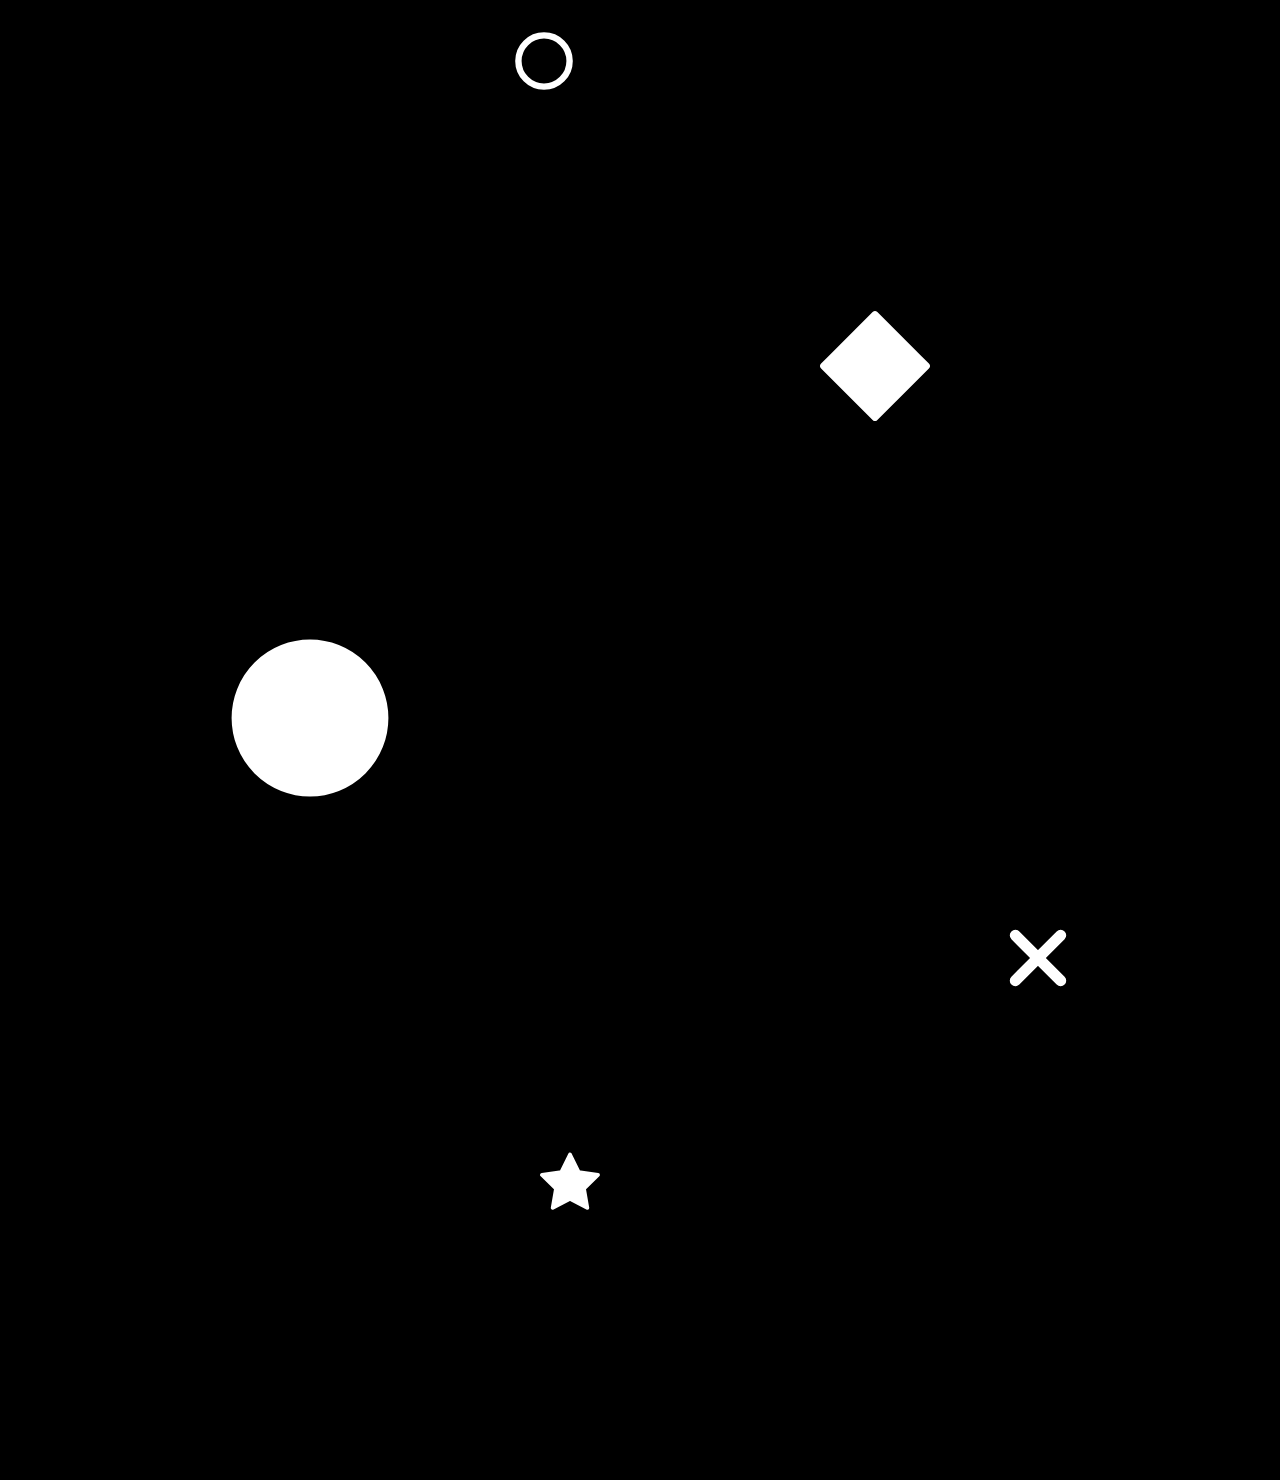
==== commit d60c5247: "Test: color-scheme light on every page" ====
--- a/experimental-2.html
+++ b/experimental-2.html
@@ -7,6 +7,8 @@
       the same lap through pale holographic colors, each starting at a different point in it.
     -->
     <meta name="viewport" content="width=device-width, initial-scale=1" />
+    <!-- Test: declare the page light-only, to see whether a device in Dark Mode then tints its bars. -->
+    <meta name="color-scheme" content="light" />
     <title>viewport-fit=cover demo: experimental 2</title>
     <link rel="stylesheet" href="styles.css?v=480f71e2" />
     <style>
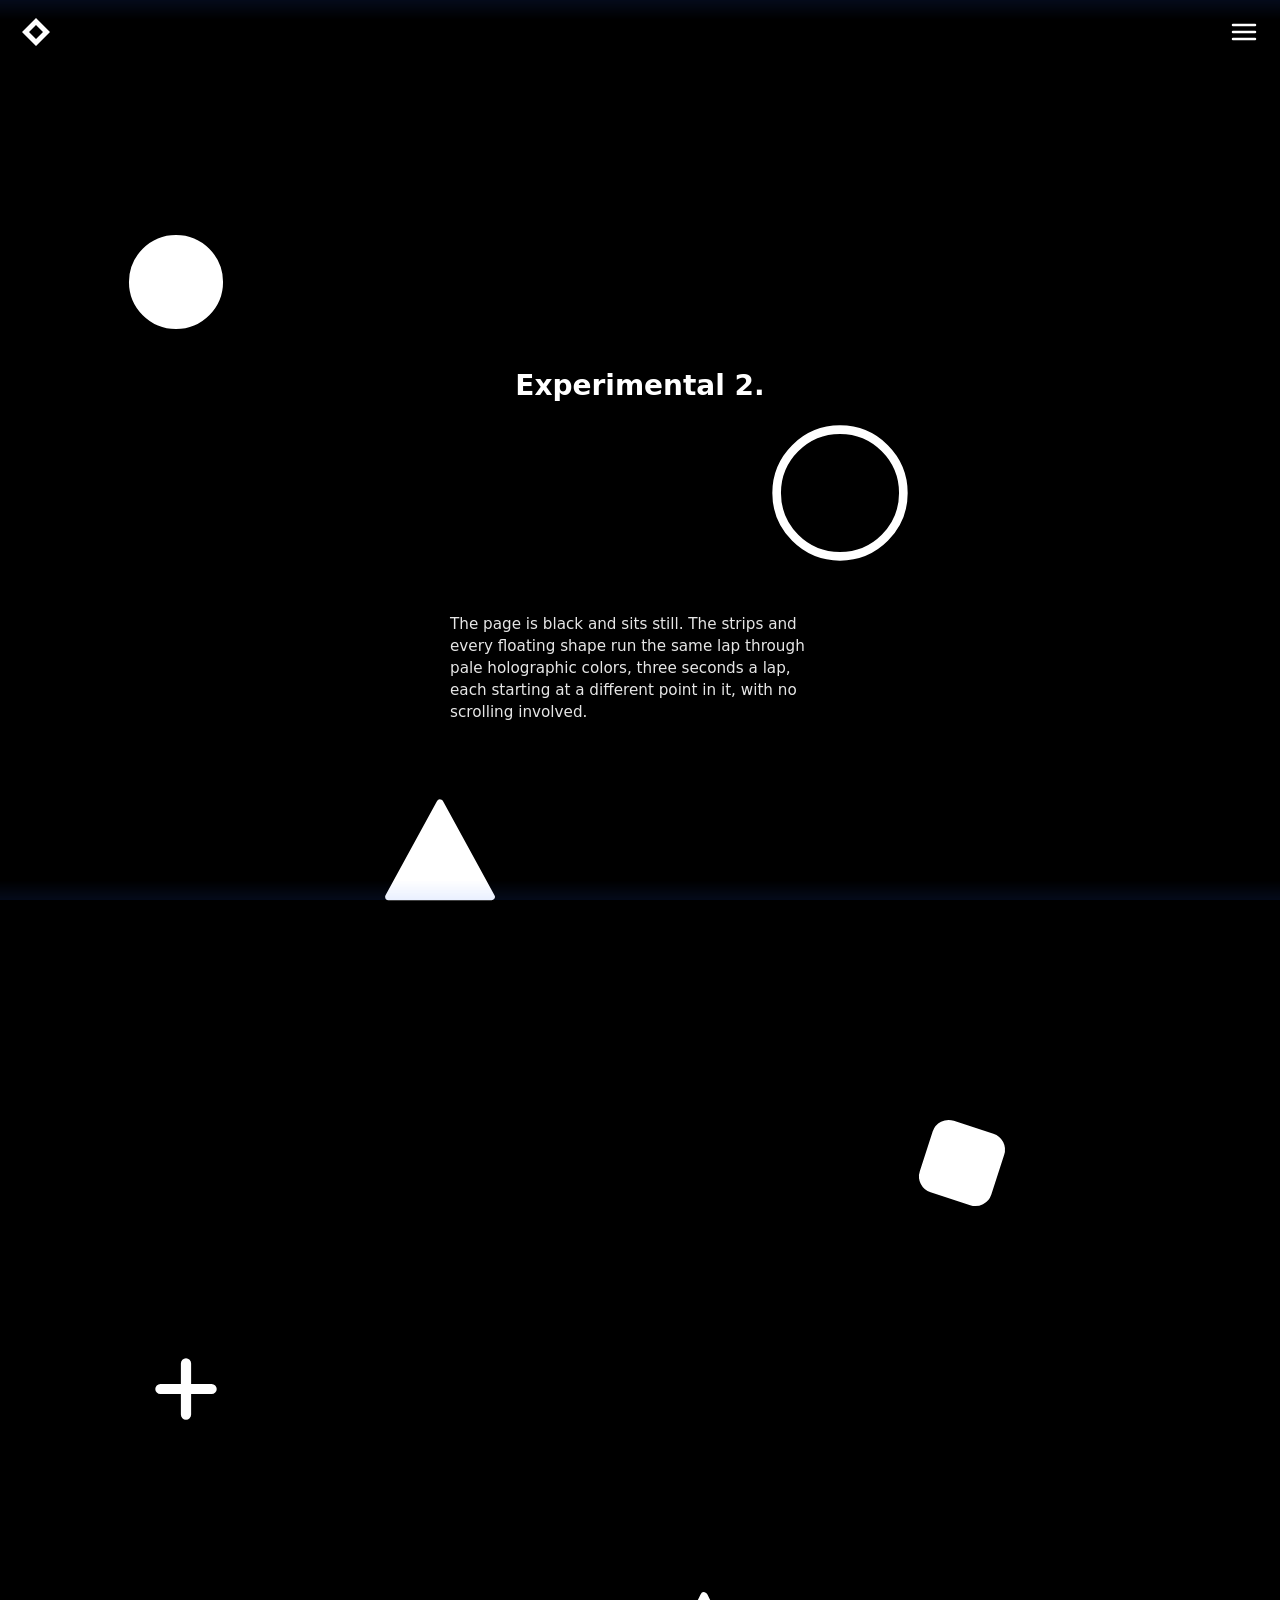
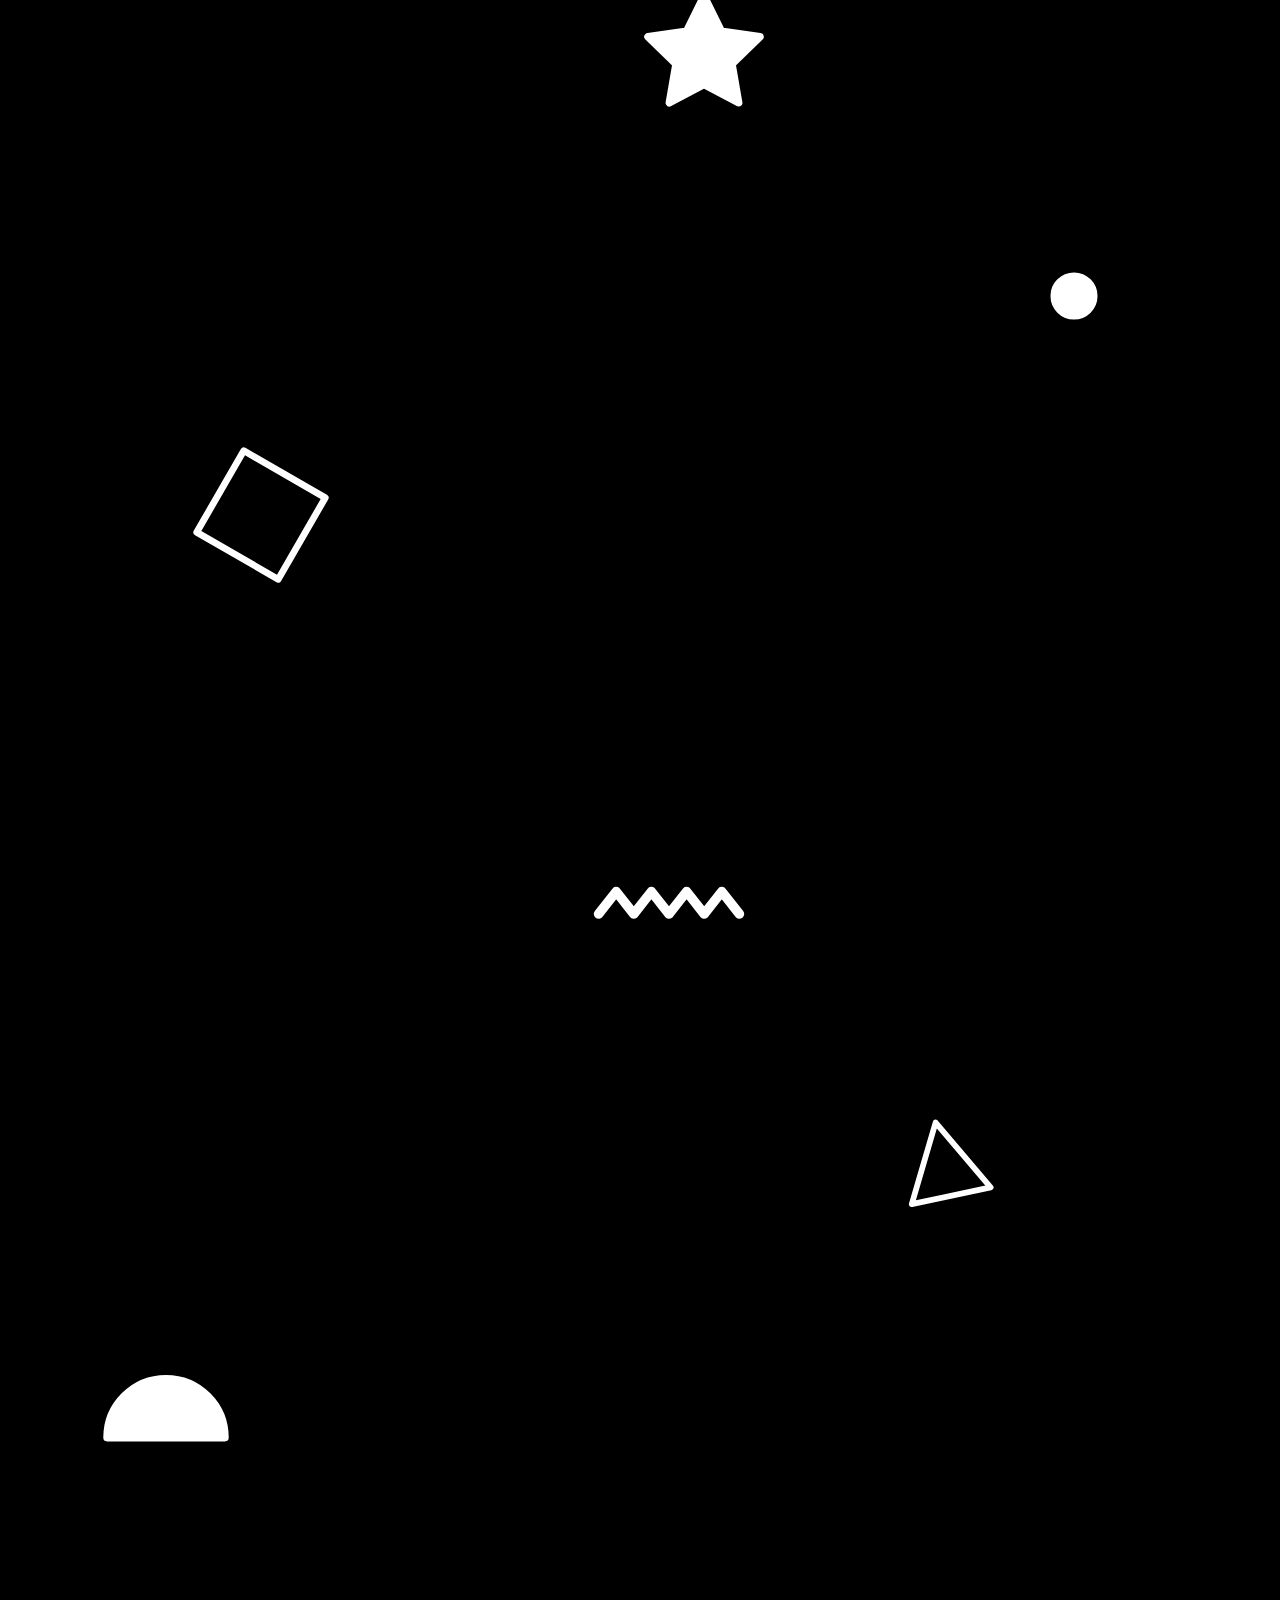
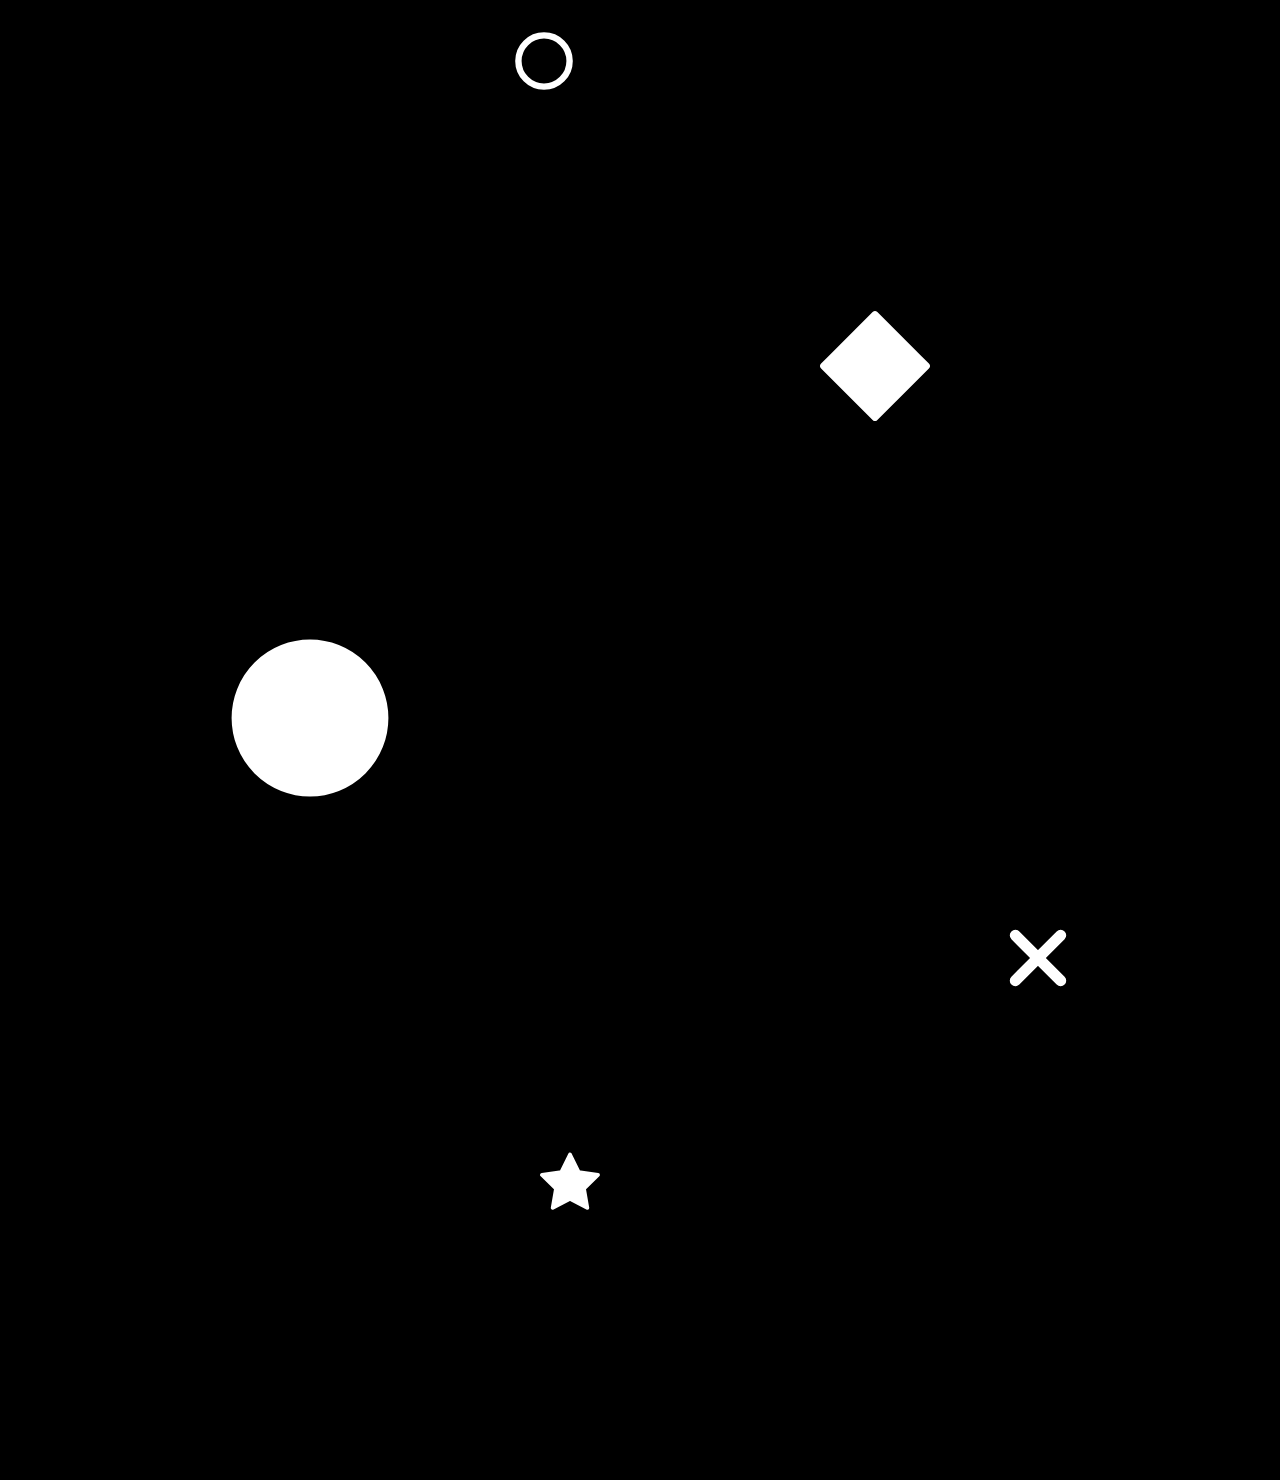
==== commit fe1077aa: "Drop the color-scheme test; note Dark Mode in the README Declaring the pages light-only changed noth" ====
--- a/experimental-2.html
+++ b/experimental-2.html
@@ -7,8 +7,6 @@
       the same lap through pale holographic colors, each starting at a different point in it.
     -->
     <meta name="viewport" content="width=device-width, initial-scale=1" />
-    <!-- Test: declare the page light-only, to see whether a device in Dark Mode then tints its bars. -->
-    <meta name="color-scheme" content="light" />
     <title>viewport-fit=cover demo: experimental 2</title>
     <link rel="stylesheet" href="styles.css?v=480f71e2" />
     <style>
